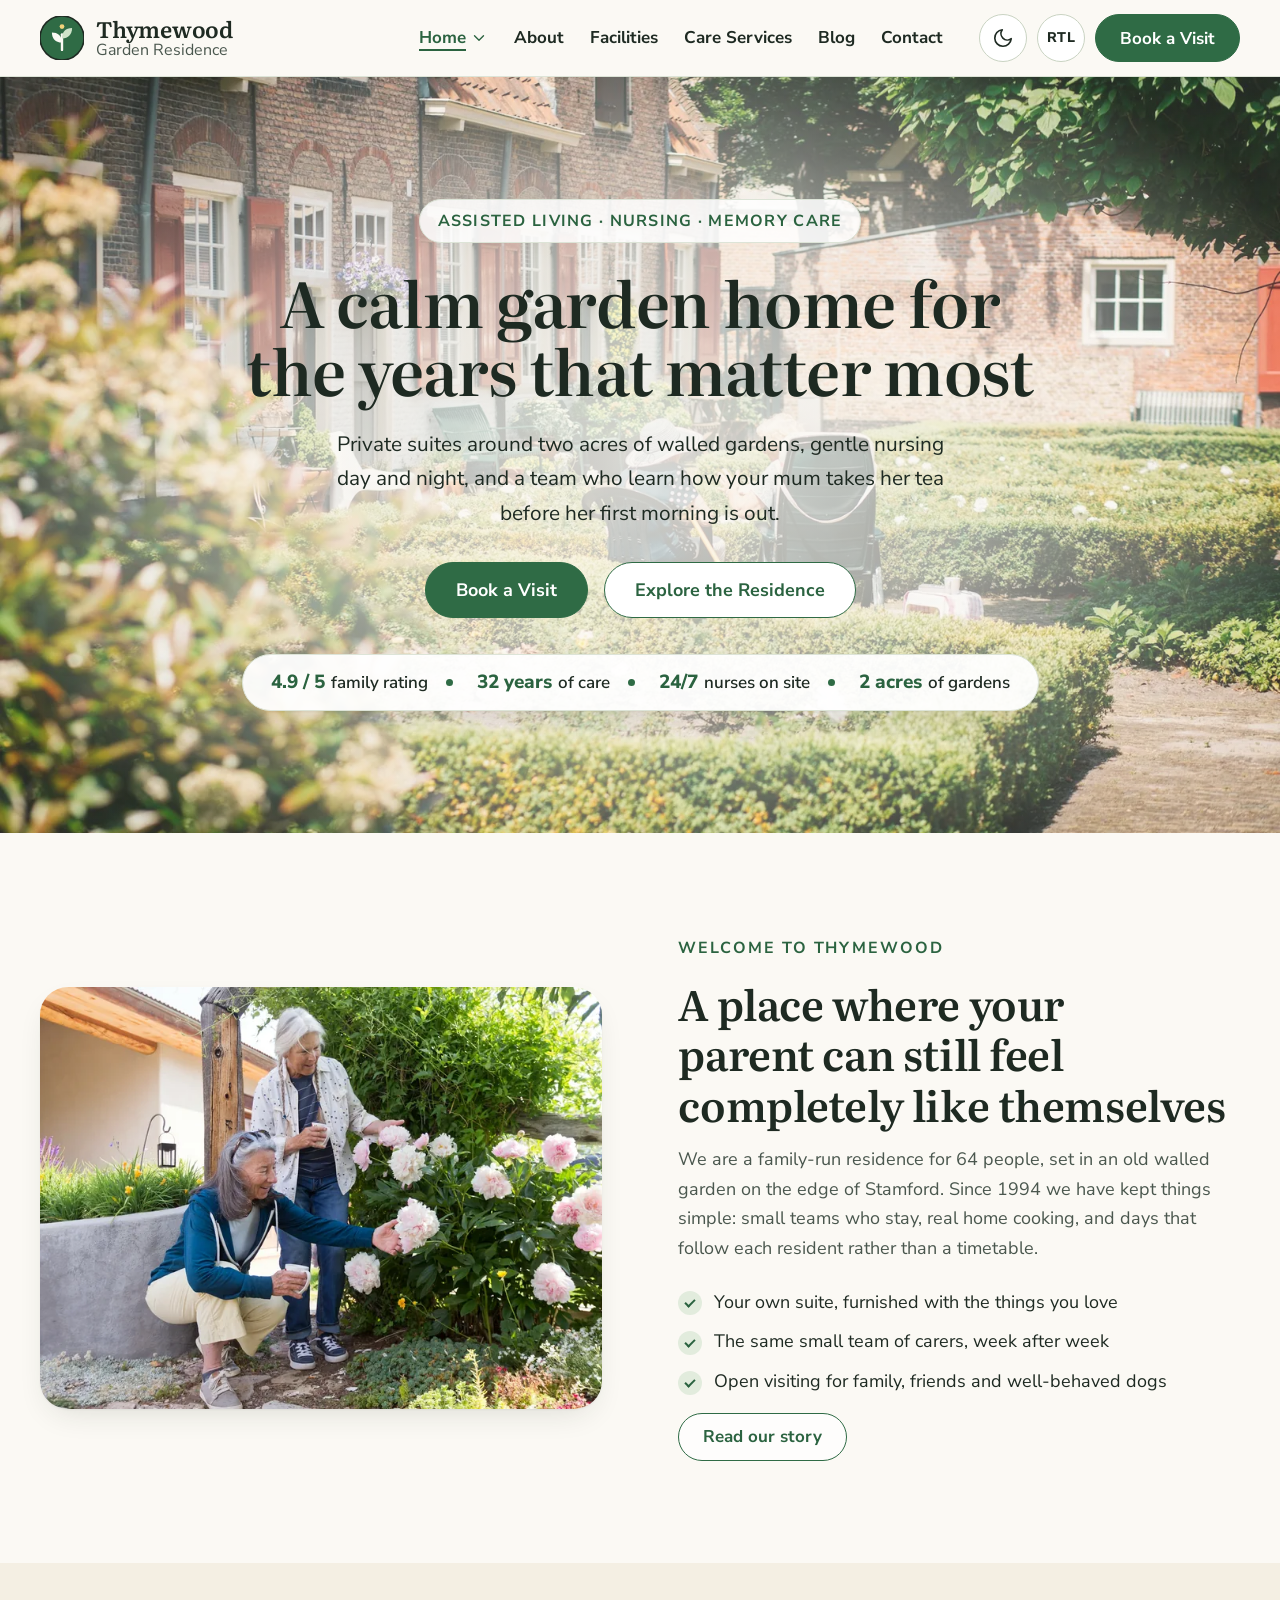
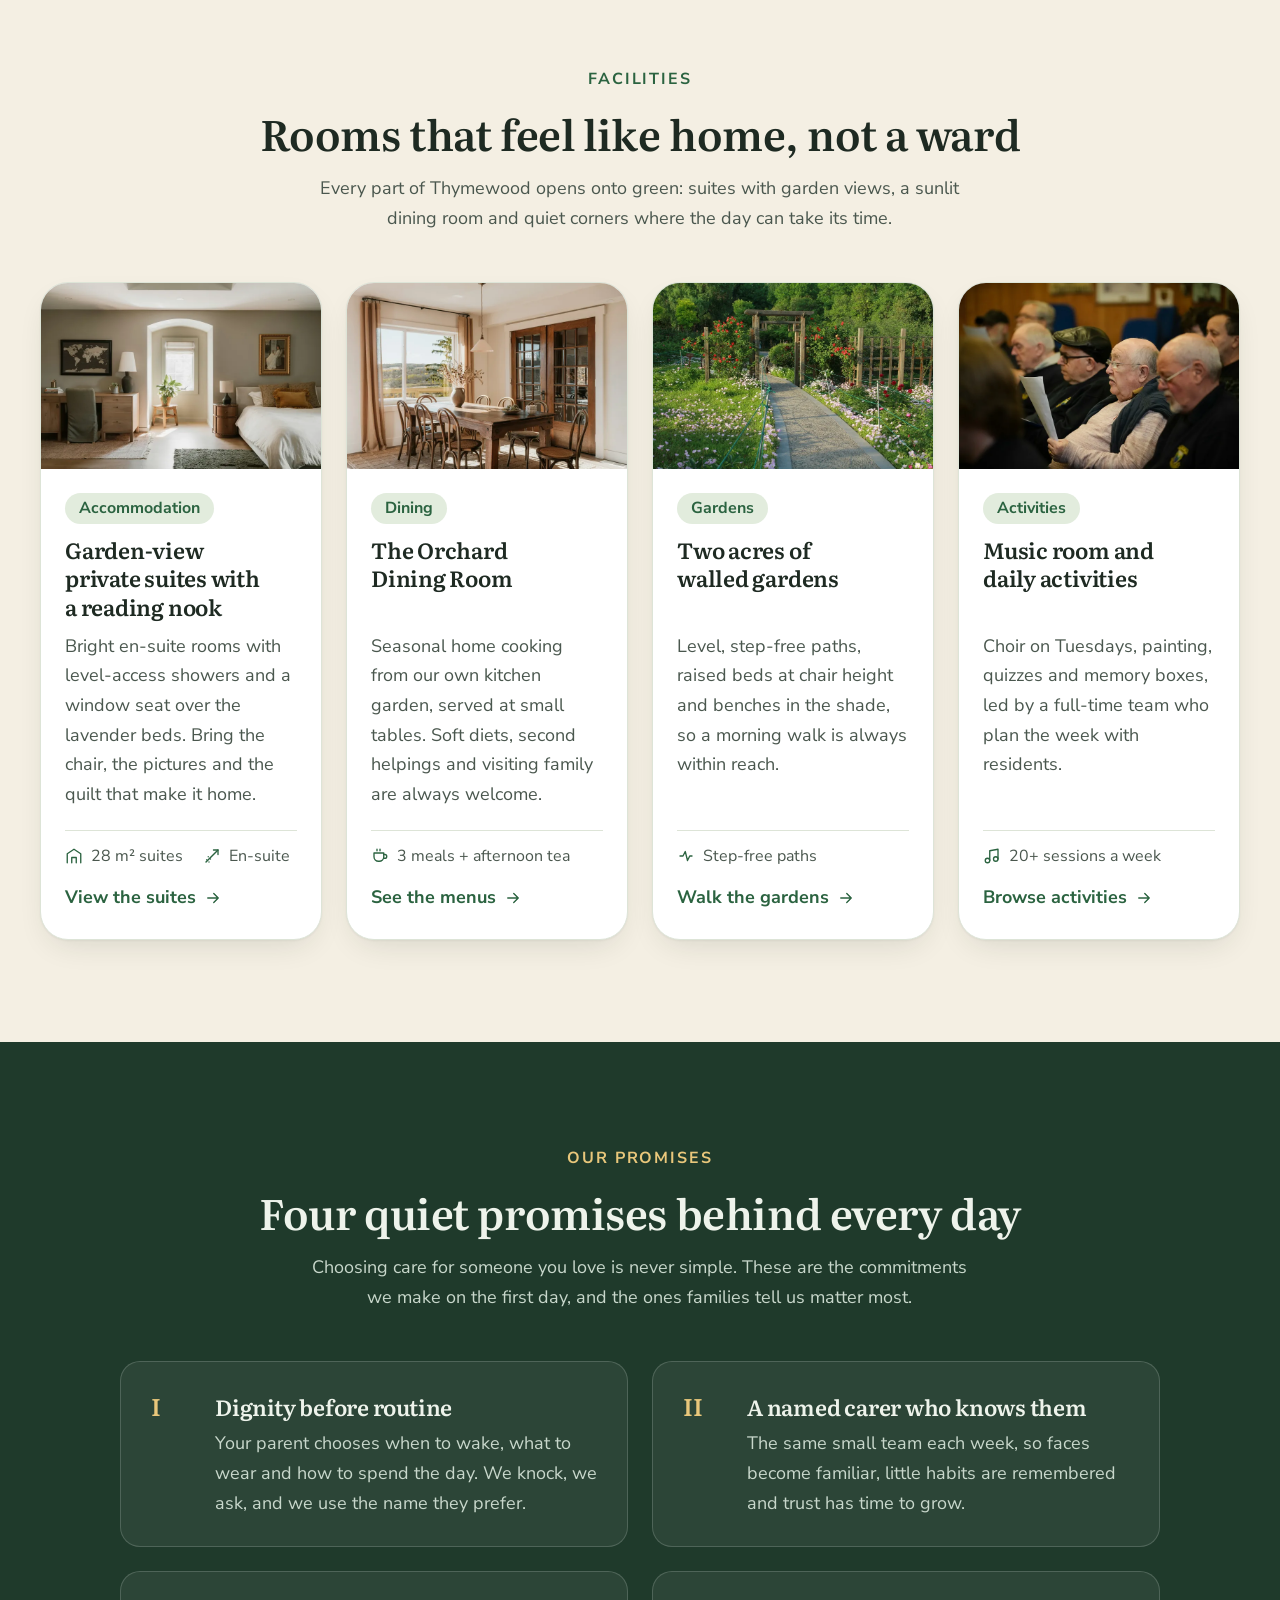
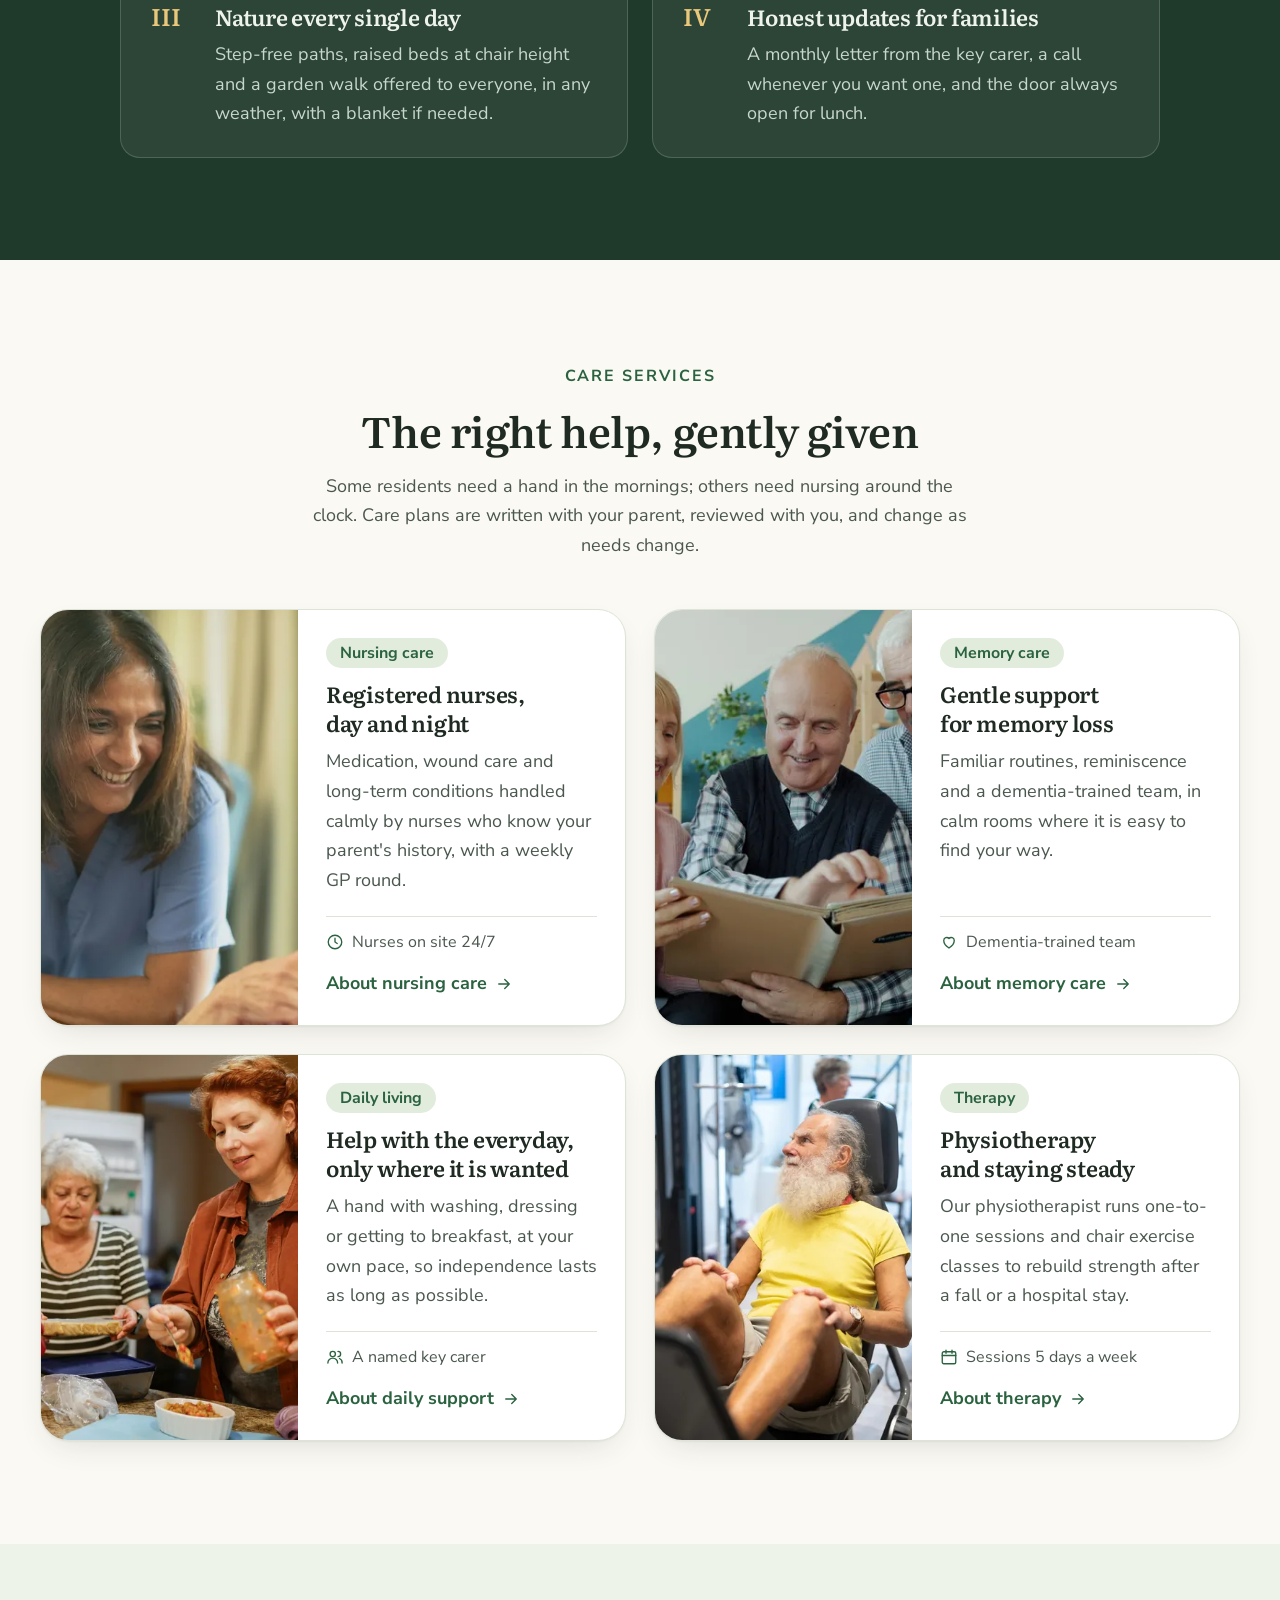
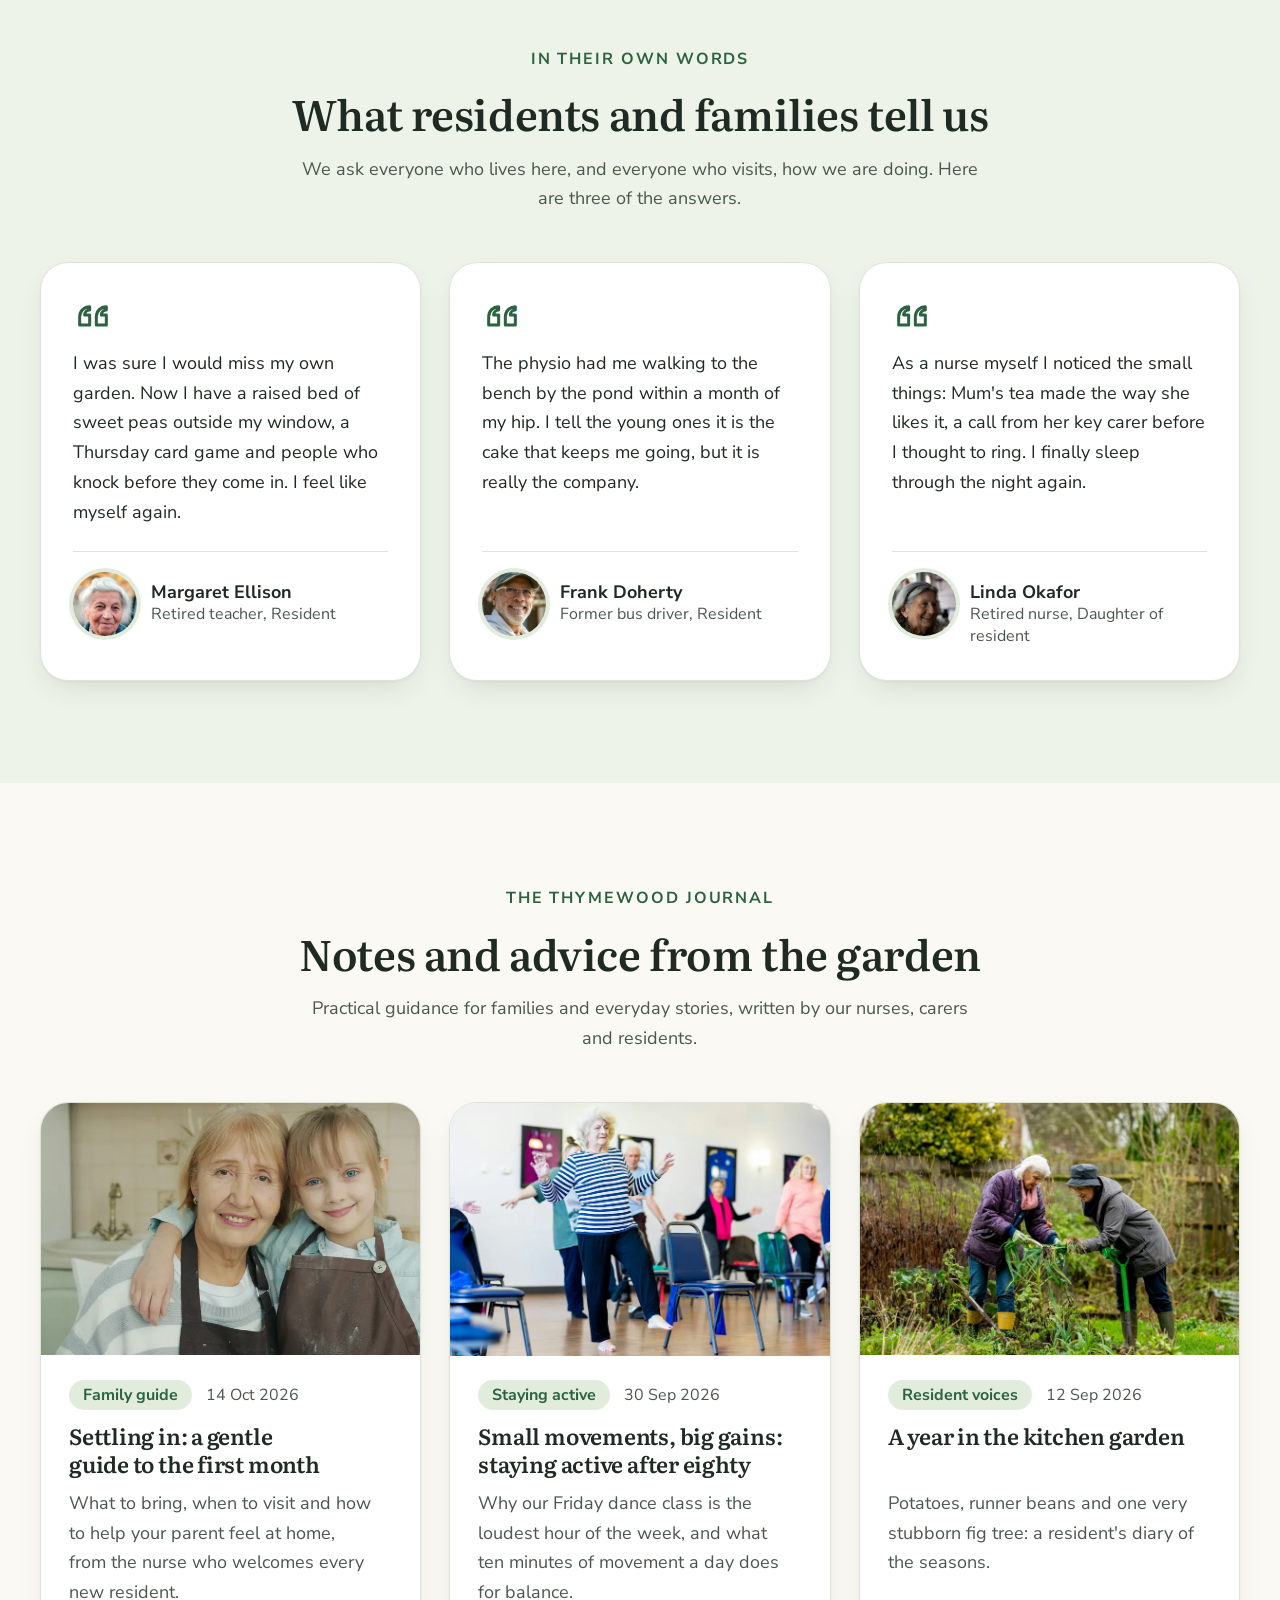
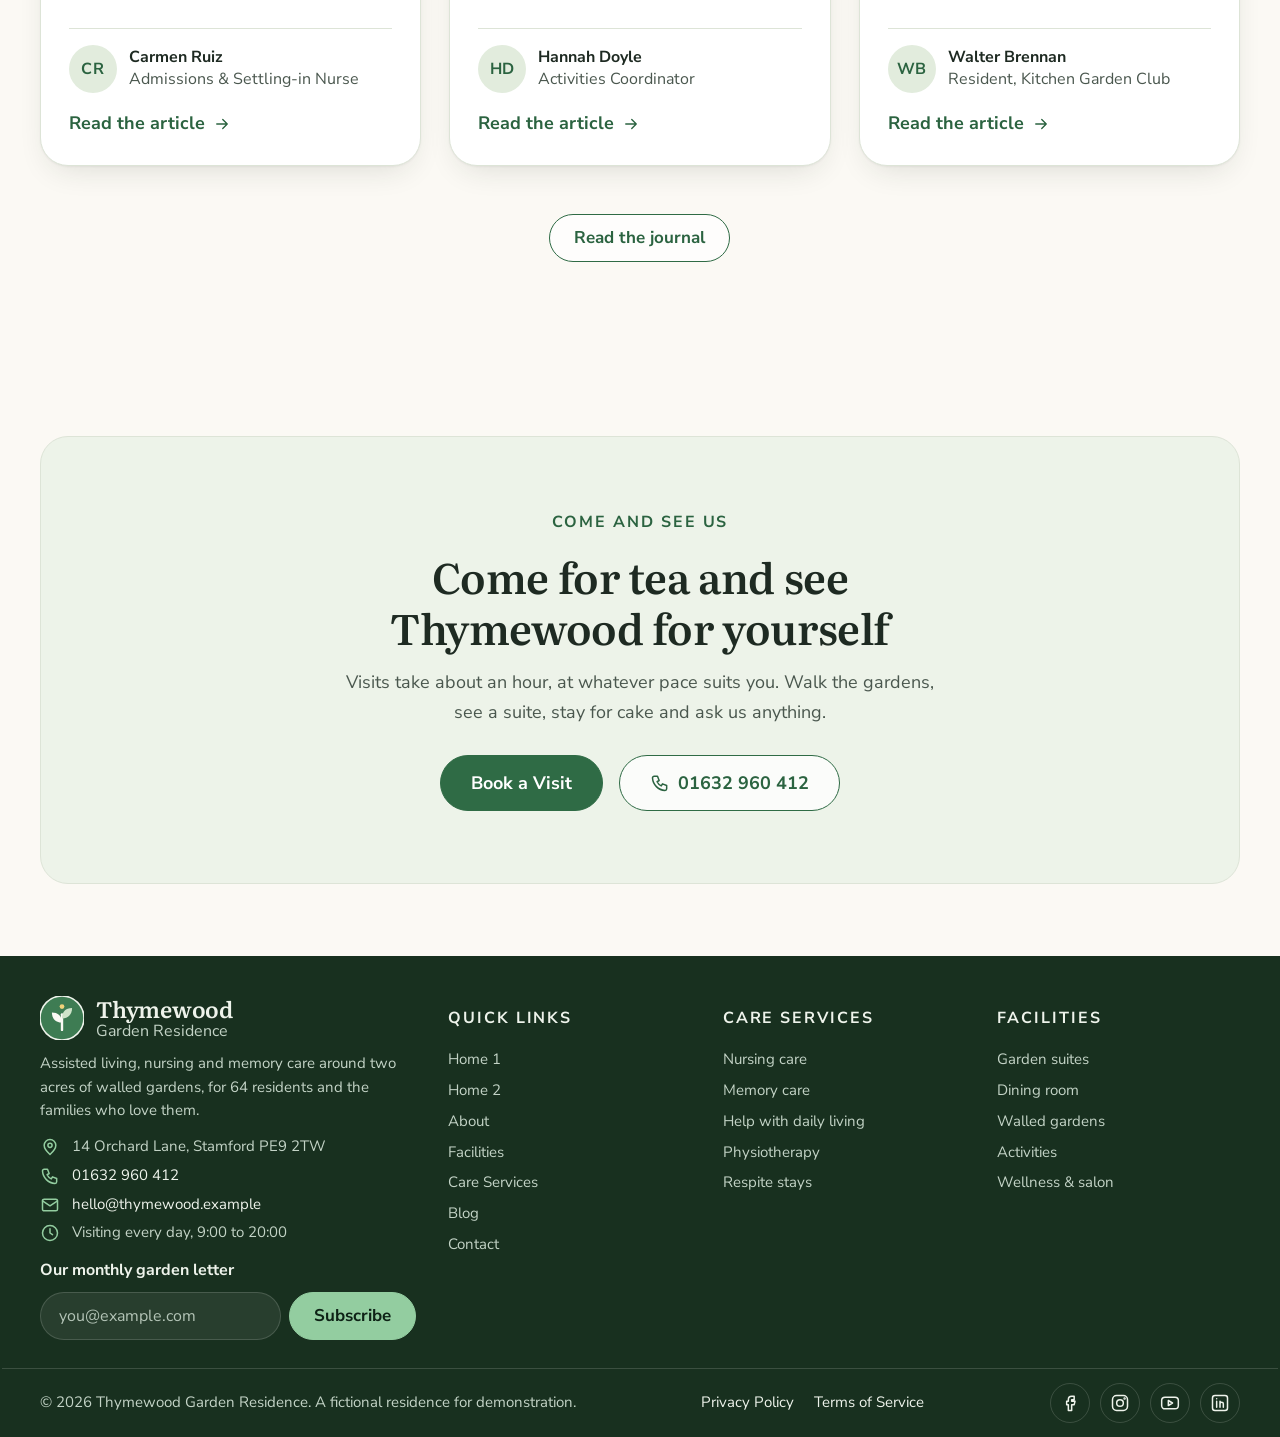
==== index.html @ 2c38973a "Initial commit: Nov-2026-15-Old-Age-Home-Assisted-Living Co-Authored-By: Claude Opus 5.5 <noreply@an" ====
<!DOCTYPE html>
<html lang="en" dir="ltr" data-theme="light">
<head>
  <meta charset="utf-8">
  <meta name="viewport" content="width=device-width, initial-scale=1">
  <title>Thymewood Garden Residence | Assisted living in a garden setting</title>
  <meta name="description" content="Thymewood Garden Residence: calm, dignified assisted living, nursing and memory care around two acres of walled gardens.">
  <link rel="icon" href="favicon.svg" type="image/svg+xml">
  <script>
    (function () {
      try {
        var t = localStorage.getItem('tw-theme');
        var d = localStorage.getItem('tw-dir');
        if (t !== 'dark' && t !== 'light') t = window.matchMedia('(prefers-color-scheme: dark)').matches ? 'dark' : 'light';
        document.documentElement.setAttribute('data-theme', t);
        document.documentElement.setAttribute('dir', d === 'rtl' ? 'rtl' : 'ltr');
        if (!navigator.webdriver && !window.matchMedia('(prefers-reduced-motion: reduce)').matches) document.documentElement.classList.add('motion');
      } catch (e) {}
    })();
  </script>
  <link rel="preconnect" href="https://fonts.googleapis.com">
  <link rel="preconnect" href="https://fonts.gstatic.com" crossorigin>
  <link href="https://fonts.googleapis.com/css2?family=Nunito+Sans:ital,opsz,wght@0,6..12,400;0,6..12,600;0,6..12,700;0,6..12,800;1,6..12,400&amp;family=Literata:opsz,wght@7..72,500;7..72,600&amp;display=swap" rel="stylesheet">
  <link rel="preload" as="image" href="images/courtyard-garden-with-residents-1600.webp" imagesrcset="images/courtyard-garden-with-residents-800.webp 800w, images/courtyard-garden-with-residents-1600.webp 1600w, images/courtyard-garden-with-residents-2000.webp 2000w" imagesizes="100vw" fetchpriority="high">
  <link rel="stylesheet" href="css/site.css">
  <link rel="stylesheet" href="css/pages/index.css">
  <script defer src="js/validation.js"></script>
  <script defer src="js/site.js"></script>
  <script defer src="js/pages/index.js"></script>
</head>
<body>
  <a class="skip-link" href="#main">Skip to main content</a>

  <header class="site-header" id="siteHeader">
    <div class="container header-inner">
        <a class="brand" href="index.html" aria-label="Thymewood Garden Residence, home">
          <svg class="brand-mark" viewBox="0 0 48 48" width="44" height="44" aria-hidden="true" focusable="false">
            <circle cx="24" cy="24" r="24" class="mark-bg"/>
            <path d="M24 37V20" class="mark-stem"/>
            <path d="M24 29c-7.5 0-11-4.6-11-11 6.4 0 11 3.6 11 11z" class="mark-leaf"/>
            <path d="M24 24.5c0-7.4 3.8-11.5 11-11.5 0 6.6-4 11.5-11 11.5z" class="mark-leaf2"/>
            <circle cx="24" cy="11.5" r="2.6" class="mark-sun"/>
          </svg>
          <span class="brand-text"><span class="brand-name">Thymewood</span><span class="brand-tag">Garden Residence</span></span>
        </a>

      <nav class="nav" aria-label="Primary">
        <ul class="nav-list">
          <li class="has-sub">
            <button class="nav-link is-current" type="button" aria-expanded="false" aria-controls="home-sub">Home <svg class="chev" viewBox="0 0 24 24" width="18" height="18" aria-hidden="true"><path d="m6 9 6 6 6-6"/></svg></button>
            <ul class="submenu" id="home-sub"><li><a href="index.html" aria-current="page">Home 1</a></li><li><a href="home-2.html">Home 2</a></li></ul>
          </li>
            <li><a class="nav-link" href="about.html">About</a></li>
            <li><a class="nav-link" href="facilities.html">Facilities</a></li>
            <li><a class="nav-link" href="care-services.html">Care Services</a></li>
            <li><a class="nav-link" href="blog.html">Blog</a></li>
            <li><a class="nav-link" href="contact.html">Contact</a></li>
        </ul>
      </nav>

      <div class="header-actions">
        <button class="ctl ctl-icon" type="button" data-theme-toggle aria-label="Switch to dark theme" aria-pressed="false"><svg class="i-moon" viewBox="0 0 24 24" width="22" height="22" aria-hidden="true"><path d="M21 12.8A9 9 0 1 1 11.2 3a7 7 0 0 0 9.8 9.8z"/></svg><svg class="i-sun" viewBox="0 0 24 24" width="22" height="22" aria-hidden="true"><circle cx="12" cy="12" r="4"/><path d="M12 2v2M12 20v2M4.9 4.9l1.4 1.4M17.7 17.7l1.4 1.4M2 12h2M20 12h2M4.9 19.1l1.4-1.4M17.7 6.3l1.4-1.4"/></svg></button>
        <button class="ctl ctl-icon" type="button" data-dir-toggle aria-label="Switch to right-to-left layout" aria-pressed="false"><span class="dir-txt" aria-hidden="true"><span class="d-to-rtl">RTL</span><span class="d-to-ltr">LTR</span></span></button>
        <a class="ctl btn btn-primary" href="contact.html#book" data-nav-cta>Book a Visit</a>
      </div>

      <button class="ctl ctl-icon menu-toggle" type="button" data-menu-toggle aria-expanded="false" aria-controls="mobile-menu" aria-label="Open menu">
        <svg class="i-menu" viewBox="0 0 24 24" width="24" height="24" aria-hidden="true"><path d="M4 7h16M4 12h16M4 17h16"/></svg>
        <svg class="i-close" viewBox="0 0 24 24" width="24" height="24" aria-hidden="true"><path d="M6 6l12 12M18 6 6 18"/></svg>
      </button>
    </div>

    <div class="mobile-menu" id="mobile-menu" data-mobile-menu hidden>
      <nav class="container" aria-label="Mobile">
        <p class="mm-label">Home</p>
        <ul class="mm-list mm-sub"><li><a href="index.html" aria-current="page">Home 1</a></li><li><a href="home-2.html">Home 2</a></li></ul>
        <ul class="mm-list">
          <li><a href="about.html">About</a></li>
          <li><a href="facilities.html">Facilities</a></li>
          <li><a href="care-services.html">Care Services</a></li>
          <li><a href="blog.html">Blog</a></li>
          <li><a href="contact.html">Contact</a></li>
        </ul>
      </nav>
    </div>
  </header>

  <main id="main">
    <section class="hero" aria-labelledby="hero-title">
      <img class="hero-bg" src="images/courtyard-garden-with-residents-1600.webp" srcset="images/courtyard-garden-with-residents-800.webp 800w, images/courtyard-garden-with-residents-1600.webp 1600w, images/courtyard-garden-with-residents-2000.webp 2000w" sizes="100vw" width="1600" height="1066" alt="A sunny brick courtyard garden with clipped hedges and two residents relaxing in chairs" fetchpriority="high">
      <div class="hero-shade" aria-hidden="true"></div>
      <div class="container hero-content">
        <p class="eyebrow eyebrow-pill">Assisted living · Nursing · Memory care</p>
        <h1 id="hero-title">A calm garden home for the years that matter most</h1>
        <p class="hero-lead">Private suites around two acres of walled gardens, gentle nursing day and night, and a team who learn how your mum takes her tea before her first morning is out.</p>
        <div class="hero-ctas">
          <a class="btn btn-primary btn-lg" href="contact.html#book">Book a Visit</a>
          <a class="btn btn-secondary btn-lg" href="facilities.html">Explore the Residence</a>
        </div>
        <ul class="stats" aria-label="Thymewood at a glance">
          <li><strong>4.9 / 5</strong> family rating</li>
          <li><strong>32 years</strong> of care</li>
          <li><strong>24/7</strong> nurses on site</li>
          <li><strong>2 acres</strong> of gardens</li>
        </ul>
      </div>
    </section>

    <!-- ============ WELCOME ============ -->
    <section class="section" id="welcome" aria-labelledby="welcome-title">
      <div class="container split">
        <div class="split-media"><img src="images/residents-admire-peonies-in-garden-800.webp" width="800" height="533" alt="Two smiling older women admiring pink peonies in a sunny garden" loading="lazy" decoding="async"></div>
        <div class="split-body">
          <p class="eyebrow">Welcome to Thymewood</p>
          <h2 id="welcome-title">A place where your parent can still feel completely like themselves</h2>
          <p>We are a family-run residence for 64 people, set in an old walled garden on the edge of Stamford. Since 1994 we have kept things simple: small teams who stay, real home cooking, and days that follow each resident rather than a timetable.</p>
          <ul class="checklist">
            <li>Your own suite, furnished with the things you love</li>
            <li>The same small team of carers, week after week</li>
            <li>Open visiting for family, friends and well-behaved dogs</li>
          </ul>
          <a class="btn btn-secondary" href="about.html">Read our story</a>
        </div>
      </div>
    </section>

    <!-- ============ FACILITIES PREVIEW ============ -->
    <section class="section section--sand" id="facilities-preview" aria-labelledby="fac-title">
      <div class="container">
        <header class="intro intro--center">
          <p class="eyebrow">Facilities</p>
          <h2 id="fac-title">Rooms that feel like home, not a ward</h2>
          <p>Every part of Thymewood opens onto green: suites with garden views, a sunlit dining room and quiet corners where the day can take its time.</p>
        </header>
        <div class="cards cards--4">
          <article class="card">
            <div class="card-media"><img src="images/bright-suite-with-writing-desk-800.webp" width="800" height="534" alt="A bright private suite with a made bed, writing desk, armchair and an arched window" loading="lazy" decoding="async"></div>
            <span class="badge">Accommodation</span>
            <h3 class="card-title">Garden-view private suites with a reading nook</h3>
            <p class="card-text">Bright en-suite rooms with level-access showers and a window seat over the lavender beds. Bring the chair, the pictures and the quilt that make it home.</p>
            <ul class="meta"><li><svg viewBox="0 0 24 24" width="18" height="18" aria-hidden="true"><path d="M3 21V9l9-6 9 6v12"/><path d="M9 21v-7h6v7"/></svg>28 m² suites</li><li><svg viewBox="0 0 24 24" width="18" height="18" aria-hidden="true"><path d="M4 20 20 4"/><path d="M14 4h6v6"/><path d="M7 13v.01M10 16v.01M5 17v.01M8 20v.01"/></svg>En-suite</li></ul>
            <a class="link" href="facilities.html#suites">View the suites <svg class="flip" viewBox="0 0 24 24" width="18" height="18" aria-hidden="true"><path d="M5 12h14M13 6l6 6-6 6"/></svg></a>
          </article>
          <article class="card">
            <div class="card-media"><img src="images/dining-room-with-garden-view-800.webp" width="800" height="534" alt="A wooden dining table set by a tall window looking out over green countryside" loading="lazy" decoding="async"></div>
            <span class="badge">Dining</span>
            <h3 class="card-title">The Orchard Dining Room</h3>
            <p class="card-text">Seasonal home cooking from our own kitchen garden, served at small tables. Soft diets, second helpings and visiting family are always welcome.</p>
            <ul class="meta"><li><svg viewBox="0 0 24 24" width="18" height="18" aria-hidden="true"><path d="M4 8h13v5a6 6 0 0 1-6 6h-1a6 6 0 0 1-6-6z"/><path d="M17 10h1.5a2.5 2.5 0 0 1 0 5H17"/><path d="M8 3v2M12 3v2"/></svg>3 meals + afternoon tea</li></ul>
            <a class="link" href="facilities.html#dining">See the menus <svg class="flip" viewBox="0 0 24 24" width="18" height="18" aria-hidden="true"><path d="M5 12h14M13 6l6 6-6 6"/></svg></a>
          </article>
          <article class="card">
            <div class="card-media"><img src="images/rose-garden-winding-path-800.webp" width="800" height="533" alt="A winding garden path through rose beds towards a wooden arbour" loading="lazy" decoding="async"></div>
            <span class="badge">Gardens</span>
            <h3 class="card-title">Two acres of walled gardens</h3>
            <p class="card-text">Level, step-free paths, raised beds at chair height and benches in the shade, so a morning walk is always within reach.</p>
            <ul class="meta"><li><svg viewBox="0 0 24 24" width="18" height="18" aria-hidden="true"><path d="M4 12h4l3-6 3 12 3-6h3"/></svg>Step-free paths</li></ul>
            <a class="link" href="facilities.html#gardens">Walk the gardens <svg class="flip" viewBox="0 0 24 24" width="18" height="18" aria-hidden="true"><path d="M5 12h14M13 6l6 6-6 6"/></svg></a>
          </article>
          <article class="card">
            <div class="card-media"><img src="images/residents-choir-singing-800.webp" width="800" height="533" alt="A group of older men singing together from sheet music" loading="lazy" decoding="async"></div>
            <span class="badge">Activities</span>
            <h3 class="card-title">Music room and daily activities</h3>
            <p class="card-text">Choir on Tuesdays, painting, quizzes and memory boxes, led by a full-time team who plan the week with residents.</p>
            <ul class="meta"><li><svg viewBox="0 0 24 24" width="18" height="18" aria-hidden="true"><path d="M9 18V5l11-2v13"/><circle cx="6" cy="18" r="3"/><circle cx="17" cy="16" r="3"/></svg>20+ sessions a week</li></ul>
            <a class="link" href="facilities.html#activities">Browse activities <svg class="flip" viewBox="0 0 24 24" width="18" height="18" aria-hidden="true"><path d="M5 12h14M13 6l6 6-6 6"/></svg></a>
          </article>
        </div>
      </div>
    </section>

    <!-- ============ PROMISES (forest band) ============ -->
    <section class="section band" id="promises" aria-labelledby="promises-title">
      <div class="container">
        <header class="intro intro--center">
          <p class="eyebrow">Our promises</p>
          <h2 id="promises-title">Four quiet promises behind every day</h2>
          <p>Choosing care for someone you love is never simple. These are the commitments we make on the first day, and the ones families tell us matter most.</p>
        </header>
        <ol class="roman-list">
          <li><span class="numeral" aria-hidden="true">I</span><h3>Dignity before routine</h3><p>Your parent chooses when to wake, what to wear and how to spend the day. We knock, we ask, and we use the name they prefer.</p></li>
          <li><span class="numeral" aria-hidden="true">II</span><h3>A named carer who knows them</h3><p>The same small team each week, so faces become familiar, little habits are remembered and trust has time to grow.</p></li>
          <li><span class="numeral" aria-hidden="true">III</span><h3>Nature every single day</h3><p>Step-free paths, raised beds at chair height and a garden walk offered to everyone, in any weather, with a blanket if needed.</p></li>
          <li><span class="numeral" aria-hidden="true">IV</span><h3>Honest updates for families</h3><p>A monthly letter from the key carer, a call whenever you want one, and the door always open for lunch.</p></li>
        </ol>
      </div>
    </section>

    <!-- ============ CARE SERVICES PREVIEW ============ -->
    <section class="section" id="care-preview" aria-labelledby="care-title">
      <div class="container">
        <header class="intro intro--center">
          <p class="eyebrow">Care services</p>
          <h2 id="care-title">The right help, gently given</h2>
          <p>Some residents need a hand in the mornings; others need nursing around the clock. Care plans are written with your parent, reviewed with you, and change as needs change.</p>
        </header>
        <div class="cards cards--2">
          <article class="card card--h">
            <div class="card-media"><img src="images/nurse-shares-smile-with-resident-800.webp" width="800" height="566" alt="A nurse sharing a warm smile with an older resident in her room" loading="lazy" decoding="async"></div>
            <span class="badge">Nursing care</span>
            <h3 class="card-title">Registered nurses, day and night</h3>
            <p class="card-text">Medication, wound care and long-term conditions handled calmly by nurses who know your parent's history, with a weekly GP round.</p>
            <ul class="meta"><li><svg viewBox="0 0 24 24" width="18" height="18" aria-hidden="true"><circle cx="12" cy="12" r="9"/><path d="M12 7v5l3 2"/></svg>Nurses on site 24/7</li></ul>
            <a class="link" href="care-services.html#nursing">About nursing care <svg class="flip" viewBox="0 0 24 24" width="18" height="18" aria-hidden="true"><path d="M5 12h14M13 6l6 6-6 6"/></svg></a>
          </article>
          <article class="card card--h">
            <div class="card-media"><img src="images/residents-share-photo-album-800.webp" width="800" height="450" alt="Three older friends looking through a photo album together on a sofa" loading="lazy" decoding="async"></div>
            <span class="badge">Memory care</span>
            <h3 class="card-title">Gentle support for memory loss</h3>
            <p class="card-text">Familiar routines, reminiscence and a dementia-trained team, in calm rooms where it is easy to find your way.</p>
            <ul class="meta"><li><svg viewBox="0 0 24 24" width="18" height="18" aria-hidden="true"><path d="M12 20s-7-4.4-7-10a4 4 0 0 1 7-2.6A4 4 0 0 1 19 10c0 5.6-7 10-7 10z"/></svg>Dementia-trained team</li></ul>
            <a class="link" href="care-services.html#memory-care">About memory care <svg class="flip" viewBox="0 0 24 24" width="18" height="18" aria-hidden="true"><path d="M5 12h14M13 6l6 6-6 6"/></svg></a>
          </article>
          <article class="card card--h">
            <div class="card-media"><img src="images/preparing-a-meal-together-kitchen-800.webp" width="800" height="534" alt="Two women preparing a meal together at a kitchen counter" loading="lazy" decoding="async"></div>
            <span class="badge">Daily living</span>
            <h3 class="card-title">Help with the everyday, only where it is wanted</h3>
            <p class="card-text">A hand with washing, dressing or getting to breakfast, at your own pace, so independence lasts as long as possible.</p>
            <ul class="meta"><li><svg viewBox="0 0 24 24" width="18" height="18" aria-hidden="true"><circle cx="9" cy="8" r="3.5"/><path d="M2.5 20a6.5 6.5 0 0 1 13 0"/><path d="M16 4.5a3.5 3.5 0 0 1 0 7M18 14a6 6 0 0 1 3.5 6"/></svg>A named key carer</li></ul>
            <a class="link" href="care-services.html#daily-living">About daily support <svg class="flip" viewBox="0 0 24 24" width="18" height="18" aria-hidden="true"><path d="M5 12h14M13 6l6 6-6 6"/></svg></a>
          </article>
          <article class="card card--h">
            <div class="card-media"><img src="images/physiotherapy-session-senior-gym-800.webp" width="800" height="533" alt="An older man doing a guided leg exercise with a physiotherapist" loading="lazy" decoding="async"></div>
            <span class="badge">Therapy</span>
            <h3 class="card-title">Physiotherapy and staying steady</h3>
            <p class="card-text">Our physiotherapist runs one-to-one sessions and chair exercise classes to rebuild strength after a fall or a hospital stay.</p>
            <ul class="meta"><li><svg viewBox="0 0 24 24" width="18" height="18" aria-hidden="true"><rect x="3" y="5" width="18" height="16" rx="2"/><path d="M3 10h18M8 3v4M16 3v4"/></svg>Sessions 5 days a week</li></ul>
            <a class="link" href="care-services.html#therapy">About therapy <svg class="flip" viewBox="0 0 24 24" width="18" height="18" aria-hidden="true"><path d="M5 12h14M13 6l6 6-6 6"/></svg></a>
          </article>
        </div>
      </div>
    </section>

    <!-- ============ TESTIMONIALS ============ -->
    <section class="section section--tint" id="voices" aria-labelledby="voices-title">
      <div class="container">
        <header class="intro intro--center">
          <p class="eyebrow">In their own words</p>
          <h2 id="voices-title">What residents and families tell us</h2>
          <p>We ask everyone who lives here, and everyone who visits, how we are doing. Here are three of the answers.</p>
        </header>
        <div class="testimonials">
          <figure class="testimonial">
            <svg class="t-mark" viewBox="0 0 24 24" width="40" height="40" aria-hidden="true"><path d="M10 7c-3.3 0-6 2.7-6 6v5h6v-6H7c0-1.7 1.3-3 3-3V7zm10 0c-3.3 0-6 2.7-6 6v5h6v-6h-3c0-1.7 1.3-3 3-3V7z"/></svg>
            <blockquote><p>I was sure I would miss my own garden. Now I have a raised bed of sweet peas outside my window, a Thursday card game and people who knock before they come in. I feel like myself again.</p></blockquote>
            <figcaption>
              <img class="t-photo" src="images/portrait-older-woman-white-hair-scarf-160.webp" width="160" height="160" alt="Portrait of Margaret Ellison" loading="lazy" decoding="async">
              <span class="t-person"><span class="t-name">Margaret Ellison</span><span class="t-role">Retired teacher, Resident</span></span>
            </figcaption>
          </figure>
          <figure class="testimonial">
            <svg class="t-mark" viewBox="0 0 24 24" width="40" height="40" aria-hidden="true"><path d="M10 7c-3.3 0-6 2.7-6 6v5h6v-6H7c0-1.7 1.3-3 3-3V7zm10 0c-3.3 0-6 2.7-6 6v5h6v-6h-3c0-1.7 1.3-3 3-3V7z"/></svg>
            <blockquote><p>The physio had me walking to the bench by the pond within a month of my hip. I tell the young ones it is the cake that keeps me going, but it is really the company.</p></blockquote>
            <figcaption>
              <img class="t-photo" src="images/portrait-older-man-cap-smiling-160.webp" width="160" height="160" alt="Portrait of Frank Doherty" loading="lazy" decoding="async">
              <span class="t-person"><span class="t-name">Frank Doherty</span><span class="t-role">Former bus driver, Resident</span></span>
            </figcaption>
          </figure>
          <figure class="testimonial">
            <svg class="t-mark" viewBox="0 0 24 24" width="40" height="40" aria-hidden="true"><path d="M10 7c-3.3 0-6 2.7-6 6v5h6v-6H7c0-1.7 1.3-3 3-3V7zm10 0c-3.3 0-6 2.7-6 6v5h6v-6h-3c0-1.7 1.3-3 3-3V7z"/></svg>
            <blockquote><p>As a nurse myself I noticed the small things: Mum's tea made the way she likes it, a call from her key carer before I thought to ring. I finally sleep through the night again.</p></blockquote>
            <figcaption>
              <img class="t-photo" src="images/portrait-older-woman-grey-curls-160.webp" width="160" height="160" alt="Portrait of Linda Okafor" loading="lazy" decoding="async">
              <span class="t-person"><span class="t-name">Linda Okafor</span><span class="t-role">Retired nurse, Daughter of resident</span></span>
            </figcaption>
          </figure>
        </div>
      </div>
    </section>

    <!-- ============ JOURNAL ============ -->
    <section class="section" id="journal" aria-labelledby="journal-title">
      <div class="container">
        <header class="intro intro--center">
          <p class="eyebrow">The Thymewood journal</p>
          <h2 id="journal-title">Notes and advice from the garden</h2>
          <p>Practical guidance for families and everyday stories, written by our nurses, carers and residents.</p>
        </header>
        <div class="cards cards--3">
          <article class="card blog-card">
            <div class="card-media"><img class="blog-cover" src="images/grandmother-and-granddaughter-hug-800.webp" width="800" height="450" alt="A grandmother and her young granddaughter smiling cheek to cheek in a kitchen" loading="lazy" decoding="async"></div>
            <div class="card-kicker"><span class="badge">Family guide</span><time datetime="2026-10-14">14 Oct 2026</time></div>
            <h3 class="card-title">Settling in: a gentle guide to the first month</h3>
            <p class="card-text">What to bring, when to visit and how to help your parent feel at home, from the nurse who welcomes every new resident.</p>
            <div class="author">
              <span class="author-initials" aria-hidden="true">CR</span>
              <span class="author-text"><span class="author-name">Carmen Ruiz</span><span class="author-role">Admissions &amp; Settling-in Nurse</span></span>
            </div>
            <a class="link" href="blog.html#post-1">Read the article <svg class="flip" viewBox="0 0 24 24" width="18" height="18" aria-hidden="true"><path d="M5 12h14M13 6l6 6-6 6"/></svg></a>
          </article>
          <article class="card blog-card">
            <div class="card-media"><img class="blog-cover" src="images/seated-dance-exercise-class-800.webp" width="800" height="533" alt="Older women dancing and stretching together in a bright exercise room" loading="lazy" decoding="async"></div>
            <div class="card-kicker"><span class="badge">Staying active</span><time datetime="2026-09-30">30 Sep 2026</time></div>
            <h3 class="card-title">Small movements, big gains: staying active after eighty</h3>
            <p class="card-text">Why our Friday dance class is the loudest hour of the week, and what ten minutes of movement a day does for balance.</p>
            <div class="author">
              <span class="author-initials" aria-hidden="true">HD</span>
              <span class="author-text"><span class="author-name">Hannah Doyle</span><span class="author-role">Activities Coordinator</span></span>
            </div>
            <a class="link" href="blog.html#post-2">Read the article <svg class="flip" viewBox="0 0 24 24" width="18" height="18" aria-hidden="true"><path d="M5 12h14M13 6l6 6-6 6"/></svg></a>
          </article>
          <article class="card blog-card">
            <div class="card-media"><img class="blog-cover" src="images/friends-gardening-together-800.webp" width="800" height="532" alt="Two older women tending plants together in a vegetable garden" loading="lazy" decoding="async"></div>
            <div class="card-kicker"><span class="badge">Resident voices</span><time datetime="2026-09-12">12 Sep 2026</time></div>
            <h3 class="card-title">A year in the kitchen garden</h3>
            <p class="card-text">Potatoes, runner beans and one very stubborn fig tree: a resident's diary of the seasons.</p>
            <div class="author">
              <span class="author-initials" aria-hidden="true">WB</span>
              <span class="author-text"><span class="author-name">Walter Brennan</span><span class="author-role">Resident, Kitchen Garden Club</span></span>
            </div>
            <a class="link" href="blog.html#post-3">Read the article <svg class="flip" viewBox="0 0 24 24" width="18" height="18" aria-hidden="true"><path d="M5 12h14M13 6l6 6-6 6"/></svg></a>
          </article>
        </div>
        <div class="section-actions"><a class="btn btn-secondary" href="blog.html">Read the journal</a></div>
      </div>
    </section>

    <!-- ============ VISIT CTA ============ -->
    <section class="section section--tight" id="visit" aria-labelledby="visit-title">
      <div class="container">
        <div class="cta-band">
          <p class="eyebrow">Come and see us</p>
          <h2 id="visit-title">Come for tea and see Thymewood for yourself</h2>
          <p>Visits take about an hour, at whatever pace suits you. Walk the gardens, see a suite, stay for cake and ask us anything.</p>
          <div class="hero-ctas">
            <a class="btn btn-primary btn-lg" href="contact.html#book">Book a Visit</a>
            <a class="btn btn-secondary btn-lg" href="tel:+441632960412"><svg viewBox="0 0 24 24" width="20" height="20" aria-hidden="true"><path d="M5 4h4l2 5-2.5 1.5a11 11 0 0 0 5 5L15 13l5 2v4a2 2 0 0 1-2 2A16 16 0 0 1 3 6a2 2 0 0 1 2-2"/></svg><span class="ltr-num">01632 960 412</span></a>
          </div>
        </div>
      </div>
    </section>
  </main>

  <footer class="site-footer">
    <div class="container footer-grid">
      <div class="f-brand">
        <a class="brand" href="index.html" aria-label="Thymewood Garden Residence, home">
          <svg class="brand-mark" viewBox="0 0 48 48" width="44" height="44" aria-hidden="true" focusable="false">
            <circle cx="24" cy="24" r="24" class="mark-bg"/>
            <path d="M24 37V20" class="mark-stem"/>
            <path d="M24 29c-7.5 0-11-4.6-11-11 6.4 0 11 3.6 11 11z" class="mark-leaf"/>
            <path d="M24 24.5c0-7.4 3.8-11.5 11-11.5 0 6.6-4 11.5-11 11.5z" class="mark-leaf2"/>
            <circle cx="24" cy="11.5" r="2.6" class="mark-sun"/>
          </svg>
          <span class="brand-text"><span class="brand-name">Thymewood</span><span class="brand-tag">Garden Residence</span></span>
        </a>
        <p class="f-desc">Assisted living, nursing and memory care around two acres of walled gardens, for 64 residents and the families who love them.</p>
        <ul class="f-contact">
          <li><svg viewBox="0 0 24 24" width="20" height="20" aria-hidden="true"><path d="M12 21s-7-6.1-7-11a7 7 0 0 1 14 0c0 4.9-7 11-7 11z"/><circle cx="12" cy="10" r="2.5"/></svg><span>14 Orchard Lane, Stamford PE9 2TW</span></li>
          <li><svg viewBox="0 0 24 24" width="20" height="20" aria-hidden="true"><path d="M5 4h4l2 5-2.5 1.5a11 11 0 0 0 5 5L15 13l5 2v4a2 2 0 0 1-2 2A16 16 0 0 1 3 6a2 2 0 0 1 2-2"/></svg><a href="tel:+441632960412"><span class="ltr-num">01632 960 412</span></a></li>
          <li><svg viewBox="0 0 24 24" width="20" height="20" aria-hidden="true"><rect x="3" y="5" width="18" height="14" rx="2"/><path d="m3 7 9 6 9-6"/></svg><a href="mailto:hello@thymewood.example">hello@thymewood.example</a></li>
          <li><svg viewBox="0 0 24 24" width="20" height="20" aria-hidden="true"><circle cx="12" cy="12" r="9"/><path d="M12 7v5l3 2"/></svg><span>Visiting every day, 9:00 to 20:00</span></li>
        </ul>
        <form class="newsletter" data-validate novalidate data-success-message="Thank you. The next garden letter is on its way to you.">
          <label for="nl-email">Our monthly garden letter</label>
          <div class="nl-row">
            <input id="nl-email" name="email" type="email" required placeholder="you@example.com" autocomplete="email">
            <button class="btn btn-primary" type="submit">Subscribe</button>
          </div>
          <p class="form-success" data-form-success role="status" hidden><span data-success-text>Thank you for subscribing.</span></p>
        </form>
      </div>

      <nav class="f-col" aria-labelledby="f-quick">
        <h2 id="f-quick">Quick links</h2>
        <ul>
          <li><a href="index.html">Home 1</a></li>
          <li><a href="home-2.html">Home 2</a></li>
          <li><a href="about.html">About</a></li>
          <li><a href="facilities.html">Facilities</a></li>
          <li><a href="care-services.html">Care Services</a></li>
          <li><a href="blog.html">Blog</a></li>
          <li><a href="contact.html">Contact</a></li>
        </ul>
      </nav>
      <nav class="f-col" aria-labelledby="f-care">
        <h2 id="f-care">Care services</h2>
        <ul>
          <li><a href="care-services.html#nursing">Nursing care</a></li>
          <li><a href="care-services.html#memory-care">Memory care</a></li>
          <li><a href="care-services.html#daily-living">Help with daily living</a></li>
          <li><a href="care-services.html#therapy">Physiotherapy</a></li>
          <li><a href="care-services.html#respite">Respite stays</a></li>
        </ul>
      </nav>
      <nav class="f-col" aria-labelledby="f-fac">
        <h2 id="f-fac">Facilities</h2>
        <ul>
          <li><a href="facilities.html#suites">Garden suites</a></li>
          <li><a href="facilities.html#dining">Dining room</a></li>
          <li><a href="facilities.html#gardens">Walled gardens</a></li>
          <li><a href="facilities.html#activities">Activities</a></li>
          <li><a href="facilities.html#wellness">Wellness &amp; salon</a></li>
        </ul>
      </nav>
    </div>
    <div class="container footer-bottom">
      <p>&copy; <span data-year>2026</span> Thymewood Garden Residence. A fictional residence for demonstration.</p>
      <ul class="legal-links"><li><a href="privacy.html">Privacy Policy</a></li><li><a href="terms.html">Terms of Service</a></li></ul>
      <ul class="social" aria-label="Thymewood on social media">
        <li><a href="https://www.facebook.com/" aria-label="Facebook" rel="noopener"><svg viewBox="0 0 24 24" width="20" height="20" aria-hidden="true"><path d="M14 8h3V4h-3a4 4 0 0 0-4 4v2H8v4h2v7h4v-7h3l1-4h-4V8z"/></svg></a></li>
        <li><a href="https://www.instagram.com/" aria-label="Instagram" rel="noopener"><svg viewBox="0 0 24 24" width="20" height="20" aria-hidden="true"><rect x="3" y="3" width="18" height="18" rx="5"/><circle cx="12" cy="12" r="4"/><circle cx="17.5" cy="6.5" r=".6"/></svg></a></li>
        <li><a href="https://www.youtube.com/" aria-label="YouTube" rel="noopener"><svg viewBox="0 0 24 24" width="20" height="20" aria-hidden="true"><rect x="2" y="5" width="20" height="14" rx="4"/><path d="m10 9 5 3-5 3z"/></svg></a></li>
        <li><a href="https://www.linkedin.com/" aria-label="LinkedIn" rel="noopener"><svg viewBox="0 0 24 24" width="20" height="20" aria-hidden="true"><rect x="3" y="3" width="18" height="18" rx="3"/><path d="M8 10v7M8 7v.01M12 17v-4a2 2 0 0 1 4 0v4M12 10v7"/></svg></a></li>
      </ul>
    </div>
  </footer>
</body>
</html>
---- css/site.css ----
/* =====================================================================
   Thymewood Garden Residence: shared design system (all pages)
   Owned by the foundation build. Page builders: ADD page styles in
   css/pages/<page>.css; do not rename or remove anything here.
   See COMPONENTS.md for markup.
   ===================================================================== */

/* ---------- 1. Tokens ---------- */
:root {
  --bg: #FBF9F4;
  --surface: #FFFFFF;
  --sand: #F4EFE3;
  --tint: #EDF3E9;
  --line: #DDE4D7;
  --line-strong: #C9D3C2;
  --ink: #1E2A22;
  --muted: #4A574E;
  --leaf: #2F6B45;          /* primary CTA background */
  --leaf-hover: #24573A;
  --leaf-ink: #2B6340;      /* links, eyebrows, icons on light */
  --on-leaf: #FFFFFF;
  --sage: #A9C4A2;
  --sage-soft: #E2ECDD;
  --honey: #D7A645;
  --error: #A3261B;
  --error-bg: #FBEDEA;
  --success: #24573A;
  --success-bg: #E6F1E3;
  --shadow: 0 1px 2px rgba(30, 42, 34, .05), 0 12px 32px -12px rgba(30, 42, 34, .16);
  --shadow-lg: 0 2px 4px rgba(30, 42, 34, .06), 0 24px 48px -20px rgba(30, 42, 34, .24);
  --hero-shade: radial-gradient(ellipse 58% 62% at 50% 50%, rgba(251, 249, 244, .86) 0%, rgba(251, 249, 244, .66) 45%, rgba(251, 249, 244, .14) 100%);

  /* deep forest band (one per page) */
  --band-bg: #1F3A2B;
  --band-ink: #EEF3EB;
  --band-muted: #C8D7CB;
  --band-accent: #E9C77B;
  --band-card: rgba(255, 255, 255, .06);
  --band-line: rgba(238, 243, 235, .18);

  --footer-bg: #18301F;
  --footer-ink: #EEF3EB;
  --footer-muted: #C3D3C6;
  --footer-line: rgba(238, 243, 235, .16);

  /* type */
  --f-head: "Literata", Georgia, "Times New Roman", serif;
  --f-body: "Nunito Sans", "Segoe UI", system-ui, -apple-system, sans-serif;
  --fs-body: 1.125rem;      /* 18px */
  --fs-small: 1rem;         /* 16px: the minimum anywhere */
  --fs-lead: clamp(1.125rem, 1rem + .45vw, 1.3rem);
  --fs-h1: clamp(2.125rem, 1.3rem + 3.3vw, 4rem);
  --fs-h1-page: clamp(2.125rem, 1.5rem + 2.4vw, 3.4rem);
  --fs-h2: clamp(1.875rem, 1.45rem + 1.6vw, 2.625rem);
  --fs-h3: 1.375rem;

  /* spacing (4-based) */
  --s1: 4px; --s2: 8px; --s3: 12px; --s4: 16px; --s5: 24px;
  --s6: 32px; --s7: 48px; --s8: 72px; --s9: 104px;
  --section-y: clamp(64px, 8vw, 104px);

  /* radii */
  --r-sm: 12px;
  --r-md: 20px;
  --r-lg: 28px;
  --r-pill: 999px;

  /* controls: theme toggle, RTL toggle and CTA share height, radius and border */
  --ctl-h: 48px;
  --ctl-r: var(--r-pill);
  --ctl-border: 1.5px;

  --header-h: 76px;
  --container: 1200px;
  --gutter: clamp(16px, 3vw, 40px);
}

html[data-theme="dark"] {
  --bg: #121A15;
  --surface: #1A251E;
  --sand: #1A241E;
  --tint: #1C2A21;
  --line: #2F4136;
  --line-strong: #3E5345;
  --ink: #EDF2EA;
  --muted: #B6C4B9;
  --leaf: #93CDA0;
  --leaf-hover: #A9DAB4;
  --leaf-ink: #9DD3A9;
  --on-leaf: #0E2216;
  --sage: #5E7F63;
  --sage-soft: #24382B;
  --honey: #E0B95E;
  --error: #FFB4A6;
  --error-bg: #3A1F1B;
  --success: #B9E3C2;
  --success-bg: #1F3326;
  --shadow: 0 1px 2px rgba(0, 0, 0, .3), 0 14px 34px -14px rgba(0, 0, 0, .6);
  --shadow-lg: 0 2px 4px rgba(0, 0, 0, .35), 0 24px 48px -20px rgba(0, 0, 0, .7);
  --hero-shade: radial-gradient(ellipse 58% 62% at 50% 50%, rgba(18, 26, 21, .86) 0%, rgba(18, 26, 21, .68) 45%, rgba(18, 26, 21, .22) 100%);
  --band-bg: #183024;
  --band-card: rgba(255, 255, 255, .05);
  --footer-bg: #0C130E;
  --footer-ink: #EDF2EA;
  --footer-muted: #B6C4B9;
  color-scheme: dark;
}

/* ---------- 2. Base ---------- */
*, *::before, *::after { box-sizing: border-box; }
html {
  scroll-behavior: smooth;
  scroll-padding-top: calc(var(--header-h) + 16px);
  -webkit-text-size-adjust: 100%;
}
@media (prefers-reduced-motion: reduce) {
  html { scroll-behavior: auto; }
  *, *::before, *::after { transition: none !important; animation: none !important; }
}
body {
  margin: 0;
  background: var(--bg);
  color: var(--ink);
  font-family: var(--f-body);
  font-size: var(--fs-body);
  line-height: 1.65;
  overflow-x: clip;
}
img { display: block; max-width: 100%; height: auto; }
a { color: var(--leaf-ink); text-underline-offset: 3px; }
h1, h2, h3, h4 {
  font-family: var(--f-head); font-weight: 600; line-height: 1.2; margin: 0;
  text-wrap: balance; letter-spacing: -0.01em;
}
h1 { font-size: var(--fs-h1); }
h2 { font-size: var(--fs-h2); }
h3 { font-size: var(--fs-h3); line-height: 1.3; }
p { margin: 0; text-wrap: pretty; }
ul, ol { margin: 0; padding: 0; list-style: none; }
figure, blockquote { margin: 0; }
button, input, select, textarea { font: inherit; color: inherit; }
svg { flex: none; }
svg:not([fill]) { fill: none; stroke: currentColor; stroke-width: 1.8; stroke-linecap: round; stroke-linejoin: round; }
:focus-visible { outline: 3px solid var(--leaf); outline-offset: 3px; border-radius: 6px; }
[dir="rtl"] .flip { transform: scaleX(-1); }
.sr-only { position: absolute !important; width: 1px; height: 1px; padding: 0; margin: -1px; overflow: hidden; clip: rect(0 0 0 0); white-space: nowrap; border: 0; }
.ltr-num { unicode-bidi: isolate; direction: ltr; }

.container { width: 100%; max-width: calc(var(--container) + 2 * var(--gutter)); margin-inline: auto; padding-inline: var(--gutter); }
.container-narrow { max-width: calc(860px + 2 * var(--gutter)); }

.skip-link {
  position: absolute; inset-inline-start: 16px; top: -100px; z-index: 100;
  background: var(--leaf); color: var(--on-leaf); padding: 10px 18px; border-radius: var(--r-pill); font-weight: 700;
}
.skip-link:focus { top: 12px; }

/* ---------- 3. Buttons, links & header controls ---------- */
.btn {
  display: inline-flex; align-items: center; justify-content: center; gap: 8px;
  height: var(--ctl-h); padding-inline: 24px; border-radius: var(--ctl-r);
  border: var(--ctl-border) solid transparent;
  font: 700 1.0625rem/1 var(--f-body); text-decoration: none; white-space: nowrap; cursor: pointer;
  transition: background-color .2s, color .2s, border-color .2s, transform .2s;
}
.btn-primary { background: var(--leaf); border-color: var(--leaf); color: var(--on-leaf); }
.btn-primary:hover { background: var(--leaf-hover); border-color: var(--leaf-hover); }
.btn-secondary { background: color-mix(in srgb, var(--surface) 78%, transparent); color: var(--leaf-ink); border-color: var(--leaf); }
.btn-secondary:hover { background: var(--surface); }
.btn-lg { height: 56px; padding-inline: 30px; font-size: 1.125rem; }
.btn-block { width: 100%; }
.btn svg { width: 20px; height: 20px; }

.link {
  display: inline-flex; align-items: center; gap: 8px;
  font-weight: 700; text-decoration: none; color: var(--leaf-ink);
}
.link:hover { text-decoration: underline; }
.link svg { width: 18px; height: 18px; transition: translate .2s; }
.link:hover svg { translate: 3px 0; }
[dir="rtl"] .link:hover svg { translate: -3px 0; }

.ctl { height: var(--ctl-h); border-radius: var(--ctl-r); }
.ctl-icon {
  width: var(--ctl-h); display: inline-grid; place-items: center; padding: 0; cursor: pointer;
  background: var(--surface); color: var(--ink); border: var(--ctl-border) solid var(--line-strong);
  transition: background-color .2s, border-color .2s;
}
.ctl-icon:hover { border-color: var(--leaf); background: var(--sage-soft); }
.ctl-icon svg { width: 22px; height: 22px; }
.i-sun, html[data-theme="dark"] .i-moon { display: none; }
html[data-theme="dark"] .i-sun { display: block; }

/* ---------- 4. Header ---------- */
.site-header {
  position: sticky; top: 0; z-index: 50;
  background: color-mix(in srgb, var(--bg) 94%, transparent);
  backdrop-filter: saturate(1.2) blur(10px);
  -webkit-backdrop-filter: saturate(1.2) blur(10px);
  border-bottom: 1px solid var(--line);
}
.header-inner { min-height: 76px; display: flex; align-items: center; gap: var(--s5); }

.brand { display: inline-flex; align-items: center; gap: 12px; text-decoration: none; color: var(--ink); flex: none; }
.brand-mark { width: 44px; height: 44px; }
.brand-mark .mark-bg { fill: var(--leaf); }
html[data-theme="dark"] .brand-mark .mark-bg { fill: #3E7C53; }
.brand-mark .mark-stem { stroke: #FBF9F4; stroke-width: 2.6; stroke-linecap: round; fill: none; }
.brand-mark .mark-leaf { fill: #FBF9F4; stroke: none; }
.brand-mark .mark-leaf2 { fill: #CFE3C9; stroke: none; }
.brand-mark .mark-sun { fill: #F2D27A; stroke: none; }
.brand-text { display: flex; flex-direction: column; line-height: 1.05; }
.brand-name { font-family: var(--f-head); font-weight: 600; font-size: 1.4rem; letter-spacing: -0.01em; }
.brand-tag { font-size: 1rem; color: var(--muted); margin-top: 2px; }

.nav { margin-inline-start: auto; }
.nav-list { display: flex; align-items: center; gap: 2px; }
.nav-link {
  display: inline-flex; align-items: center; gap: 4px;
  padding: 10px 12px; border-radius: var(--r-pill);
  font: 700 1.0625rem/1.2 var(--f-body); color: var(--ink); text-decoration: none;
  background: none; border: 0; cursor: pointer; white-space: nowrap;
  transition: background-color .2s, color .2s;
}
.nav-link:hover, .nav-link[aria-expanded="true"] { background: var(--sage-soft); }
.nav-link[aria-current="page"], .nav-link.is-current { color: var(--leaf-ink); text-decoration: underline; text-decoration-thickness: 2px; text-underline-offset: 6px; }
.nav-link .chev { width: 18px; height: 18px; transition: transform .2s; }
.nav-link[aria-expanded="true"] .chev { transform: rotate(180deg); }

.has-sub { position: relative; }
.submenu {
  position: absolute; top: calc(100% + 10px); inset-inline-start: 0; min-width: 200px; z-index: 5;
  background: var(--surface); border: 1px solid var(--line); border-radius: var(--r-md);
  box-shadow: var(--shadow-lg); padding: 8px;
  opacity: 0; visibility: hidden; transform: translateY(-4px);
  transition: opacity .18s, transform .18s, visibility .18s;
}
.has-sub.open .submenu { opacity: 1; visibility: visible; transform: none; }
.submenu a { display: block; padding: 10px 14px; border-radius: var(--r-sm); color: var(--ink); text-decoration: none; font-weight: 700; font-size: 1.0625rem; }
.submenu a:hover { background: var(--sage-soft); }
.submenu a[aria-current="page"] { color: var(--leaf-ink); }

.header-actions { display: flex; align-items: center; gap: 10px; }
.menu-toggle { display: none; }
.menu-toggle .i-close, .menu-toggle[aria-expanded="true"] .i-menu { display: none; }
.menu-toggle[aria-expanded="true"] .i-close { display: block; }

/* mobile menu: navigation links only (the controls stay in the header bar at every width) */
.mobile-menu {
  position: absolute; inset-inline: 0; top: 100%;
  background: var(--bg); border-bottom: 1px solid var(--line); box-shadow: var(--shadow-lg);
  max-height: calc(100dvh - var(--header-h)); overflow-y: auto;
  padding-block: 8px 24px;
}
.mobile-menu[hidden] { display: none; }
.mm-label { font-size: 1rem; font-weight: 700; letter-spacing: .1em; text-transform: uppercase; color: var(--muted); padding: 12px 4px 4px; }
.mm-list a { display: block; padding: 13px 4px; font-weight: 700; font-size: 1.125rem; color: var(--ink); text-decoration: none; border-bottom: 1px solid var(--line); }
.mm-sub a { padding-inline-start: 20px; }
.mm-list a[aria-current="page"] { color: var(--leaf-ink); }

@media (max-width: 1023.98px) {
  .nav { display: none; }
  .header-actions { margin-inline-start: auto; }
  .menu-toggle { display: inline-grid; }
}
@media (min-width: 1024px) {
  .mobile-menu { display: none !important; }
}
@media (min-width: 1024px) and (max-width: 1199.98px) {
  .header-inner { gap: var(--s4); }
  .nav-link { padding-inline: 8px; font-size: 1rem; }
  .nav-list { gap: 0; }
  .header-actions { gap: 8px; }
  .header-actions .btn { padding-inline: 18px; }
  .brand-name { font-size: 1.3rem; }
}
/* phones: brand + menu on row 1, theme / RTL / CTA on row 2 (still only one place) */
@media (max-width: 639.98px) {
  .header-inner { flex-wrap: wrap; row-gap: 0; column-gap: 12px; min-height: 0; padding-block: 10px; }
  .menu-toggle { order: 2; margin-inline-start: auto; }
  .header-actions {
    order: 3; flex-basis: 100%; margin: 10px 0 0; padding-top: 10px; border-top: 1px solid var(--line);
  }
  .header-actions .btn { margin-inline-start: auto; }
  .brand-mark { width: 40px; height: 40px; }
  .brand-name { font-size: 1.25rem; }
}

/* ---------- 5. Sections, bands & intros ---------- */
.section { padding-block: var(--section-y); }
.section--tint { background: var(--tint); }
.section--sand { background: var(--sand); }
.section--tight { padding-block: clamp(48px, 6vw, 72px); }

/* deep forest-green band: use ONCE per page */
.band { background: var(--band-bg); color: var(--band-ink); }
.band .eyebrow { color: var(--band-accent); }
.band .intro p:not(.eyebrow), .band p { color: var(--band-muted); }
.band h2, .band h3 { color: var(--band-ink); }
.band a:not(.btn) { color: var(--band-ink); }
.band .badge { background: rgba(255, 255, 255, .1); color: var(--band-ink); }
.band .btn-primary { background: #93CDA0; border-color: #93CDA0; color: #0E2216; }
.band .btn-primary:hover { background: #A9DAB4; border-color: #A9DAB4; }
.band .btn-secondary { background: transparent; color: var(--band-ink); border-color: var(--band-ink); }

.eyebrow { font-size: 1rem; font-weight: 700; letter-spacing: .12em; text-transform: uppercase; color: var(--leaf-ink); }
.intro { display: flex; flex-direction: column; gap: var(--s4); margin-bottom: var(--s7); max-width: 860px; }
.intro--center { align-items: center; text-align: center; margin-inline: auto; }
.intro h2 { max-width: 30ch; }
.intro p:not(.eyebrow) { color: var(--muted); max-width: 680px; }
.intro .lead, .lead { font-size: var(--fs-lead); }
.intro--center + .note, .note--center { text-align: center; }
.note { color: var(--muted); font-size: var(--fs-small); margin-top: var(--s5); }
.section-actions { display: flex; flex-wrap: wrap; justify-content: center; gap: var(--s4); margin-top: var(--s7); }

/* ---------- 6. Hero (Home variant) ---------- */
.hero {
  position: relative; isolation: isolate; display: grid; place-items: center;
  min-height: clamp(600px, 84vh, 780px); padding-block: 72px; text-align: center;
}
.hero-bg, .page-hero-bg { position: absolute; inset: 0; width: 100%; height: 100%; object-fit: cover; z-index: -2; }
.hero-bg { object-position: center 60%; }
.hero-shade { position: absolute; inset: 0; background: var(--hero-shade); z-index: -1; }
.hero-content { display: flex; flex-direction: column; align-items: center; gap: var(--s5); max-width: 920px; }
.eyebrow-pill {
  background: color-mix(in srgb, var(--surface) 86%, transparent); border: 1px solid var(--line);
  padding: 8px 18px; border-radius: var(--r-pill); letter-spacing: .08em;
}
.hero h1 { font-size: var(--fs-h1); line-height: 1.08; max-width: 22ch; }
.hero-lead { font-size: var(--fs-lead); max-width: 640px; color: var(--ink); font-weight: 400; }
.hero-ctas { display: flex; flex-wrap: wrap; justify-content: center; gap: var(--s4); margin-top: var(--s2); }

/* ---------- 7. Inner-page hero (same size/layout on every inner page) ---------- */
.page-hero {
  position: relative; isolation: isolate; display: grid; place-items: center; text-align: center;
  min-height: clamp(380px, 52vh, 480px); padding-block: 64px;
}
.page-hero-bg { object-position: center 55%; }
.page-hero-content { display: flex; flex-direction: column; align-items: center; gap: var(--s4); max-width: 820px; }
.page-hero h1 { font-size: var(--fs-h1-page); line-height: 1.1; max-width: 22ch; }
.page-hero p:not(.eyebrow) { font-size: var(--fs-lead); max-width: 620px; }
.crumbs { display: flex; gap: 8px; align-items: center; font-size: 1rem; font-weight: 700; }
.crumbs a { color: var(--leaf-ink); }
.crumbs span[aria-hidden] { color: var(--muted); }

/* ---------- 8. Stats strip (round bullets) ---------- */
.stats { display: flex; flex-wrap: wrap; justify-content: center; align-items: center; row-gap: 8px; font-size: 1.0625rem; color: var(--ink); }
.stats li { display: inline-flex; align-items: center; gap: 6px; }
.stats li + li::before {
  content: ""; width: 7px; height: 7px; border-radius: 50%; background: var(--leaf); margin-inline: 18px; align-self: center; flex: none;
}
.stats strong { font-weight: 700; unicode-bidi: isolate; direction: ltr; }
.hero .stats { margin-top: var(--s3); }
@media (max-width: 639.98px) {
  .stats { display: grid; grid-template-columns: repeat(2, minmax(0, 1fr)); gap: 10px; width: 100%; }
  .stats li { justify-content: center; flex-direction: column; gap: 0; background: color-mix(in srgb, var(--surface) 86%, transparent); border: 1px solid var(--line); border-radius: var(--r-md); padding: 10px; line-height: 1.3; text-align: center; }
  .stats li + li::before { display: none; }
}

/* ---------- 9. Badges & meta line ---------- */
.badge {
  justify-self: start; align-self: start; display: inline-flex; align-items: center; width: max-content; max-width: 100%;
  padding: 4px 14px; border-radius: var(--r-pill);
  background: var(--sage-soft); color: var(--leaf-ink);
  font-size: 1rem; font-weight: 700; line-height: 1.4;
}
.badge--honey { background: color-mix(in srgb, var(--honey) 22%, var(--surface)); color: var(--ink); }

.meta {
  display: flex; flex-wrap: wrap; align-items: center; gap: 6px 20px;
  padding-top: 14px; border-top: 1px solid var(--line);
  font-size: var(--fs-small); color: var(--muted); line-height: 1.4;
}
.meta li { display: inline-flex; align-items: center; gap: 8px; }
.meta svg { width: 18px; height: 18px; color: var(--leaf-ink); }

/* ---------- 10. Card grid with subgrid (perfectly level rows) ----------
   .cards--N sets the columns. Each .card spans --rows rows of the parent grid and
   adopts them with subgrid, so row k of every card in a visual row shares one track.
   A card must have EXACTLY --rows direct children (default 6:
   media / badge-or-kicker / title / text / meta-or-author / link). */
.cards { display: grid; grid-template-columns: minmax(0, 1fr); column-gap: 28px; row-gap: 28px; align-items: start; }
.card {
  --rows: 6;
  --pad: 28px;
  grid-row: span var(--rows);
  display: grid; grid-template-rows: subgrid; row-gap: 0;
  align-self: stretch;
  background: var(--surface); border: 1px solid var(--line); border-radius: var(--r-lg);
  overflow: hidden; box-shadow: var(--shadow);
  transition: transform .25s ease, box-shadow .25s ease;
}
.card:hover { transform: translateY(-3px); box-shadow: var(--shadow-lg); }
.card > * { align-self: start; margin-inline: var(--pad); min-width: 0; }
.card > .card-media { margin: 0; }
.card--rows-3 { --rows: 3; } .card--rows-4 { --rows: 4; } .card--rows-5 { --rows: 5; }
.card--rows-6 { --rows: 6; } .card--rows-7 { --rows: 7; }

.card-media { aspect-ratio: 3 / 2; overflow: hidden; background: var(--sand); }
.card-media--tall { aspect-ratio: 4 / 5; }
.card-media--square { aspect-ratio: 1; }
.card-media img { width: 100%; height: 100%; object-fit: cover; transition: transform .5s ease; }
.card:hover .card-media img { transform: scale(1.03); }

.card > .badge, .card > .card-kicker, .card > .card-icon { margin-top: 24px; }
.card > .card-media + * { margin-top: 24px; }
.card > :first-child:not(.card-media) { margin-top: 28px; }
.card-kicker { display: flex; align-items: center; flex-wrap: wrap; gap: 8px 14px; font-size: var(--fs-small); color: var(--muted); }
.card-kicker time { line-height: 1.4; }
/* narrow card columns: badge and date stack in EVERY card of the row (no one-off wrap) */
@media (min-width: 1024px) and (max-width: 1279.98px) { .cards--3 .card-kicker { flex-direction: column; align-items: flex-start; gap: 6px; } }
@media (min-width: 1200px) { .cards--4 .card-kicker { flex-direction: column; align-items: flex-start; gap: 6px; } }
.card-icon { width: 56px; height: 56px; border-radius: 50%; display: grid; place-items: center; background: var(--sage-soft); color: var(--leaf-ink); }
.card-icon svg { width: 26px; height: 26px; }
.card-title { font-size: var(--fs-h3); line-height: 1.3; margin-top: 12px; }
.card-title a { color: inherit; text-decoration: none; }
.card-title a:hover { text-decoration: underline; }
.card-text { margin-top: 10px; color: var(--muted); }
.card > .meta, .card > .author { margin-top: 20px; }
.card > .link, .card > .btn { justify-self: start; margin-block: 16px 26px; }
.card > .price { margin-top: 14px; font-family: var(--f-head); font-size: 1.375rem; font-weight: 600; }

/* column layouts */
@media (min-width: 768px) { .cards--2 { grid-template-columns: repeat(2, minmax(0, 1fr)); } }
@media (min-width: 640px) and (max-width: 1199.98px) { .cards--4 { grid-template-columns: repeat(2, minmax(0, 1fr)); } }
@media (min-width: 1200px) { .cards--4 { grid-template-columns: repeat(4, minmax(0, 1fr)); column-gap: 24px; } .cards--4 .card { --pad: 24px; } }
@media (min-width: 1024px) { .cards--3 { grid-template-columns: repeat(3, minmax(0, 1fr)); } }
/* 3-up rows at tablet: one column of horizontal cards (no orphan, no cross-card row) */
@media (min-width: 640px) and (max-width: 1023.98px) {
  .cards--3 .card { grid-row: auto; grid-template-rows: none; grid-template-columns: minmax(0, 40%) minmax(0, 1fr); align-content: start; }
  .cards--3 .card > * { grid-column: 2; }
  .cards--3 .card > .card-media { grid-column: 1; grid-row: 1 / span 7; aspect-ratio: auto; height: 100%; min-height: 260px; }
  .cards--3 .card > .card-media + * { margin-top: 28px; }
}
@media (max-width: 639.98px) {
  .cards { row-gap: 24px; }
  .card { --pad: 22px; }
}

/* horizontal card (media beside text) for 2-up rows, from 1024px. Below 1024px it is a normal vertical
   6-row card (2 columns at 768-1023, 1 column below), so the same markup works everywhere.
   At >=1024px --rows counts the TEXT children only (the media spans them). */
@media (min-width: 1024px) {
  .card--h { --rows: 5; grid-template-columns: minmax(0, 40%) minmax(0, 1fr); }
  .card--h > * { grid-column: 2; }
  .card--h > .card-media { grid-column: 1; grid-row: 1 / -1; aspect-ratio: auto; height: 100%; min-height: 240px; }
  .card--h > .card-media + * { margin-top: 28px; }
}

/* author row (blog cards) */
.author { display: flex; align-items: center; gap: 12px; padding-top: 16px; border-top: 1px solid var(--line); }
.author-photo, .author-initials { width: 48px; height: 48px; border-radius: 50%; object-fit: cover; flex: none; }
.author-initials { display: grid; place-items: center; background: var(--sage-soft); color: var(--leaf-ink); font-weight: 700; font-size: 1rem; letter-spacing: .04em; }
.author-text { display: flex; flex-direction: column; line-height: 1.35; min-width: 0; }
.author-name { font-weight: 700; font-size: var(--fs-small); color: var(--ink); }
.author-role { font-size: var(--fs-small); color: var(--muted); }

/* ---------- 11. Split layout (image + text) ---------- */
.split { display: grid; grid-template-columns: minmax(0, 1fr); gap: var(--s7); align-items: center; }
.split-media { border-radius: var(--r-lg); overflow: hidden; aspect-ratio: 4 / 3; box-shadow: var(--shadow); }
.split-media--tall { aspect-ratio: 4 / 5; max-height: 640px; }
.split-media img { width: 100%; height: 100%; object-fit: cover; }
.split-body { display: flex; flex-direction: column; gap: var(--s4); align-items: flex-start; }
.split-body h2 { max-width: 22ch; }
.split-body > p:not(.eyebrow) { color: var(--muted); }
@media (min-width: 900px) {
  .split { grid-template-columns: minmax(0, 1fr) minmax(0, 1fr); gap: clamp(48px, 6vw, 88px); }
  .split--reverse .split-media { order: 2; }
}

.checklist { display: grid; gap: 10px; margin-top: var(--s2); }
.checklist li { position: relative; padding-inline-start: 36px; }
.checklist li::before {
  content: ""; position: absolute; inset-inline-start: 0; top: .2em; width: 24px; height: 24px; border-radius: 50%; background: var(--sage-soft);
}
.checklist li::after {
  content: ""; position: absolute; inset-inline-start: 8.5px; top: calc(.2em + 6px); width: 6px; height: 10px;
  border: solid var(--leaf-ink); border-width: 0 2.5px 2.5px 0; transform: rotate(45deg);
}

/* ---------- 12. Roman-numeral list (numeral + heading on one line) ---------- */
.roman-list { display: grid; grid-template-columns: minmax(0, 1fr); column-gap: 24px; row-gap: 24px; max-width: 1040px; margin-inline: auto; }
.roman-list > li {
  grid-row: span 2; display: grid; grid-template-rows: subgrid; row-gap: 8px;
  grid-template-columns: 3.25rem minmax(0, 1fr); column-gap: 12px; align-items: baseline;
  background: var(--surface); border: 1px solid var(--line); border-radius: var(--r-md); padding: 28px 30px;
}
.roman-list .numeral { font-family: var(--f-head); font-weight: 600; font-size: 1.5rem; line-height: 1.3; color: var(--leaf-ink); }
.roman-list h3 { font-size: var(--fs-h3); line-height: 1.3; align-self: baseline; }
.roman-list p { grid-column: 2; color: var(--muted); align-self: start; }
.band .roman-list > li { background: var(--band-card); border-color: var(--band-line); }
.band .roman-list .numeral { color: var(--band-accent); }
.band .roman-list p { color: var(--band-muted); }
@media (min-width: 900px) { .roman-list { grid-template-columns: repeat(2, minmax(0, 1fr)); } }
@media (max-width: 639.98px) { .roman-list > li { padding: 22px; grid-template-columns: 2.75rem minmax(0, 1fr); } }

/* ---------- 13. Vertical, centred timeline ---------- */
.timeline { position: relative; display: flex; flex-direction: column; gap: 28px; max-width: 1040px; margin-inline: auto; }
.timeline::before { content: ""; position: absolute; top: 0; bottom: 0; inset-inline-start: 50%; width: 2px; margin-inline-start: -1px; background: var(--line-strong); }
.timeline > li {
  position: relative; width: calc(50% - 44px);
  background: var(--surface); border: 1px solid var(--line); border-radius: var(--r-md); padding: 24px 28px; box-shadow: var(--shadow);
}
.timeline > li:nth-child(odd) { align-self: flex-start; text-align: end; }
.timeline > li:nth-child(even) { align-self: flex-end; }
.timeline > li::after {
  content: ""; position: absolute; top: 30px; width: 18px; height: 18px; border-radius: 50%;
  background: var(--leaf); box-shadow: 0 0 0 5px var(--bg);
}
.timeline > li:nth-child(odd)::after { inset-inline-end: -54px; }
.timeline > li:nth-child(even)::after { inset-inline-start: -54px; }
.tl-year { display: block; font-family: var(--f-head); font-weight: 600; font-size: 1.25rem; color: var(--leaf-ink); line-height: 1.3; }
.timeline h3 { margin-top: 4px; }
.timeline p { margin-top: 8px; color: var(--muted); }
.section--tint .timeline > li::after { box-shadow: 0 0 0 5px var(--tint); }
.section--sand .timeline > li::after { box-shadow: 0 0 0 5px var(--sand); }
@media (max-width: 767.98px) {
  .timeline::before { inset-inline-start: 9px; margin: 0; }
  .timeline > li, .timeline > li:nth-child(odd), .timeline > li:nth-child(even) { width: auto; align-self: stretch; text-align: start; margin-inline-start: 40px; padding: 20px 22px; }
  .timeline > li:nth-child(odd)::after, .timeline > li:nth-child(even)::after { inset-inline-start: -40px; inset-inline-end: auto; top: 26px; }
}

/* ---------- 14. Testimonials (one quote icon, photo, bold name + muted "Role, Relationship") ---------- */
.testimonials { display: grid; grid-template-columns: minmax(0, 1fr); column-gap: 28px; row-gap: 28px; max-width: 760px; margin-inline: auto; }
.testimonial {
  grid-row: span 3; display: grid; grid-template-rows: subgrid; row-gap: 0;
  background: var(--surface); border: 1px solid var(--line); border-radius: var(--r-lg);
  padding: 32px; box-shadow: var(--shadow);
}
.testimonial > * { align-self: start; }
.t-mark { width: 40px; height: 40px; color: var(--leaf-ink); fill: currentColor; stroke: none; }
.testimonial blockquote { margin-top: 14px; }
.testimonial blockquote p { font-size: 1.125rem; line-height: 1.65; color: var(--ink); }
.testimonial figcaption {
  display: flex; align-items: center; gap: 14px; margin-top: 24px; padding-top: 20px; border-top: 1px solid var(--line);
}
.t-photo { width: 64px; height: 64px; border-radius: 50%; object-fit: cover; flex: none; box-shadow: 0 0 0 4px var(--sage-soft); }
.t-person { display: flex; flex-direction: column; line-height: 1.35; }
.t-name { font-weight: 700; color: var(--ink); }
.t-role { color: var(--muted); font-size: var(--fs-small); }
@media (min-width: 1024px) {
  .testimonials { grid-template-columns: repeat(3, minmax(0, 1fr)); max-width: none; }
  .testimonials--2 { grid-template-columns: repeat(2, minmax(0, 1fr)); max-width: 1000px; }
}
@media (max-width: 639.98px) { .testimonial { padding: 24px 22px; } }

/* ---------- 15. FAQ accordion (native <details>) ---------- */
.faq { display: grid; gap: var(--s7); max-width: 900px; margin-inline: auto; }
.faq-group h3 { margin-bottom: var(--s4); }
.faq-list { display: grid; gap: 12px; }
.faq-item {
  background: var(--surface); border: 1px solid var(--line); border-radius: var(--r-md);
  transition: border-color .25s ease, box-shadow .25s ease;
}
.faq-item summary {
  display: flex; align-items: center; gap: 16px; cursor: pointer; list-style: none;
  padding-block: 16px; padding-inline: 22px 16px; font-weight: 700; font-size: 1.125rem; line-height: 1.4;
  border-radius: calc(var(--r-md) - 1px); transition: background-color .2s ease, color .2s ease;
}
.faq-item summary::-webkit-details-marker { display: none; }
.faq-item summary:focus-visible { outline-offset: 2px; border-radius: calc(var(--r-md) - 1px); }
.faq-q { flex: 1; min-width: 0; }
/* Arrow: a centred chevron in a round button; turns to point up when the answer is open */
.faq-icon {
  flex: none; display: grid; place-items: center; width: 36px; height: 36px; border-radius: 50%;
  background: var(--sage-soft); color: var(--leaf-ink);
  transition: transform .35s cubic-bezier(.22, .61, .36, 1), background-color .25s ease, color .25s ease;
}
.faq-icon svg { display: block; width: 18px; height: 18px; fill: none; stroke: currentColor; stroke-width: 2.5; stroke-linecap: round; stroke-linejoin: round; }
@media (hover: hover) {
  .faq-item summary:hover { background: var(--tint); }
  .faq-item summary:hover .faq-icon { background: var(--sage); color: var(--on-leaf); }
}
/* Open state (.is-closing is set by js/site.js while the answer slides shut) */
.faq-item[open]:not(.is-closing) { border-color: var(--sage); box-shadow: var(--shadow); }
.faq-item[open]:not(.is-closing) summary { color: var(--leaf-ink); }
.faq-item[open]:not(.is-closing) .faq-icon { transform: rotate(180deg); background: var(--leaf); color: var(--on-leaf); }
.faq-answer { padding: 0 22px 22px; color: var(--muted); }
.faq-answer::before { content: ""; display: block; height: 1px; margin-bottom: 16px; background: var(--line); }
.faq-answer p { max-width: 68ch; }
.faq-answer p + p { margin-top: 10px; }
@media (max-width: 639.98px) {
  .faq-item summary { padding-block: 14px; padding-inline: 18px 12px; font-size: 1.0625rem; gap: 12px; }
  .faq-icon { width: 32px; height: 32px; }
  .faq-answer { padding: 0 18px 18px; }
}

/* ---------- 16. Forms & validation states ---------- */
.form { display: grid; gap: var(--s5); }
.form-card { background: var(--surface); border: 1px solid var(--line); border-radius: var(--r-lg); padding: clamp(24px, 4vw, 44px); box-shadow: var(--shadow); }
.form-grid { display: grid; grid-template-columns: minmax(0, 1fr); gap: 20px 24px; align-items: start; }
@media (min-width: 640px) { .form-grid { grid-template-columns: repeat(2, minmax(0, 1fr)); } .field--full { grid-column: 1 / -1; } }
.field { display: flex; flex-direction: column; gap: 6px; min-width: 0; }
.field label, .field .label { font-weight: 700; font-size: 1rem; }
.field .req { color: var(--error); margin-inline-start: 2px; }
.field-hint { font-size: 1rem; color: var(--muted); }
.input, .field input:not([type="checkbox"]):not([type="radio"]), .field select, .field textarea {
  width: 100%; min-height: var(--ctl-h); padding: 10px 16px; border-radius: var(--r-sm);
  border: var(--ctl-border) solid var(--line-strong); background: var(--bg); color: var(--ink); font-size: 1.0625rem;
  transition: border-color .2s, box-shadow .2s;
}
.field textarea { min-height: 132px; resize: vertical; }
.field input:focus, .field select:focus, .field textarea:focus { outline: none; border-color: var(--leaf); box-shadow: 0 0 0 3px color-mix(in srgb, var(--leaf) 28%, transparent); }
.field [aria-invalid="true"] { border-color: var(--error); background: var(--error-bg); }
.field-error { display: flex; gap: 6px; align-items: flex-start; color: var(--error); font-size: 1rem; font-weight: 700; line-height: 1.4; }
.field-error:empty { display: none; }
.check { display: flex; gap: 12px; align-items: flex-start; font-size: 1rem; }
.check input { width: 22px; height: 22px; margin-top: 2px; accent-color: var(--leaf); flex: none; }
.form-actions { display: flex; flex-wrap: wrap; gap: var(--s4); align-items: center; }
.form-success {
  display: flex; gap: 12px; align-items: flex-start; padding: 16px 20px; border-radius: var(--r-md);
  background: var(--success-bg); color: var(--success); font-weight: 700; border: 1px solid color-mix(in srgb, var(--success) 35%, transparent);
}
.form-success[hidden] { display: none; }
.form-success svg { width: 24px; height: 24px; margin-top: 1px; }

/* ---------- 17. Gallery ---------- */
.gallery { display: grid; grid-template-columns: repeat(2, minmax(0, 1fr)); grid-auto-rows: 220px; gap: 16px; }
.gallery-item { position: relative; overflow: hidden; border-radius: var(--r-md); margin: 0; }
.gallery-item img { width: 100%; height: 100%; object-fit: cover; transition: transform .5s; }
.gallery-item:hover img { transform: scale(1.03); }
.gallery-item--tall { grid-row: span 2; }
.gallery-item--wide { grid-column: span 2; }
.gallery-item figcaption {
  position: absolute; inset-inline: 10px; bottom: 10px; padding: 6px 12px; border-radius: var(--r-sm);
  background: color-mix(in srgb, var(--surface) 92%, transparent); color: var(--ink); font-size: 1rem; font-weight: 700; width: max-content; max-width: calc(100% - 20px);
}
@media (min-width: 900px) { .gallery { grid-template-columns: repeat(3, minmax(0, 1fr)); grid-auto-rows: 240px; } }
@media (max-width: 479.98px) { .gallery { grid-template-columns: minmax(0, 1fr); } .gallery-item--wide { grid-column: auto; } }

/* ---------- 18. CTA band ---------- */
.cta-band {
  display: flex; flex-direction: column; align-items: center; text-align: center; gap: var(--s4);
  background: var(--tint); border: 1px solid var(--line); border-radius: var(--r-lg);
  padding: clamp(40px, 6vw, 72px) clamp(22px, 5vw, 64px);
}
.cta-band h2 { max-width: 24ch; }
.cta-band p:not(.eyebrow) { color: var(--muted); max-width: 620px; }
.cta-band .hero-ctas { margin-top: var(--s3); }

/* ---------- 19. In-page sub-navigation (centred, NOT sticky, spaced from hero) ---------- */
.subnav { display: flex; flex-wrap: wrap; justify-content: center; gap: 10px; margin-block: var(--s7) 0; }
.subnav a {
  display: inline-flex; align-items: center; min-height: 44px; padding: 8px 18px; border-radius: var(--r-pill);
  border: 1px solid var(--line-strong); background: var(--surface); color: var(--ink); font-weight: 700; text-decoration: none; font-size: 1rem;
}
.subnav a:hover { border-color: var(--leaf); background: var(--sage-soft); }

/* ---------- 20. Info list with icons (contact details etc.) ---------- */
.icon-list { display: grid; gap: 12px; }
.icon-list li { display: flex; align-items: flex-start; gap: 12px; }
.icon-list svg { width: 22px; height: 22px; margin-top: 3px; color: var(--leaf-ink); }

/* ---------- 21. Footer (compact) ---------- */
.site-footer { background: var(--footer-bg); color: var(--footer-ink); padding-top: 56px; font-size: 1rem; }
.site-footer a { color: var(--footer-ink); text-decoration: none; }
.site-footer a:hover { text-decoration: underline; }
.site-footer .brand { color: var(--footer-ink); }
.site-footer .brand-tag { color: var(--footer-muted); }
.site-footer .brand-mark .mark-bg { fill: #3E7C53; }
.footer-grid { display: grid; grid-template-columns: minmax(0, 1.55fr) repeat(3, minmax(0, 1fr)); gap: 40px; align-items: start; }
.f-brand { display: flex; flex-direction: column; gap: 16px; max-width: 440px; }
.f-desc { color: var(--footer-muted); }
.f-contact { display: grid; gap: 8px; }
.f-contact li { display: flex; align-items: flex-start; gap: 12px; color: var(--footer-muted); }
.f-contact svg { width: 20px; height: 20px; margin-top: 3px; color: #93CDA0; }
.f-col h2 {
  font-family: var(--f-body); font-size: 1rem; font-weight: 700; letter-spacing: .12em; text-transform: uppercase;
  min-height: 44px; display: flex; align-items: center; margin-bottom: 8px; color: var(--footer-ink);
}
.f-col li a { display: inline-block; padding-block: 4px; color: var(--footer-muted); }
.f-col li a:hover { color: var(--footer-ink); }

.newsletter { display: grid; gap: 8px; min-width: 0; }
.newsletter > label { font-weight: 700; }
.nl-row { display: flex; gap: 8px; }
.newsletter .field { flex: 1 1 auto; min-width: 0; }
.newsletter input {
  width: 100%; height: var(--ctl-h); padding-inline: 18px; border-radius: var(--ctl-r);
  border: var(--ctl-border) solid var(--footer-line); background: rgba(255, 255, 255, .07); color: var(--footer-ink); font-size: 1rem;
}
.newsletter input::placeholder { color: var(--footer-muted); opacity: .9; }
.newsletter input:focus { outline: none; border-color: #93CDA0; box-shadow: 0 0 0 3px rgba(147, 205, 160, .3); }
.newsletter input[aria-invalid="true"] { border-color: #F2A68F; background: rgba(242, 166, 143, .08); }
.site-footer .btn-primary { background: #93CDA0; border-color: #93CDA0; color: #0E2216; }
.site-footer .btn-primary:hover { background: #A9DAB4; border-color: #A9DAB4; }
.site-footer .field-error { color: #F7B9A6; }
.site-footer .form-success { background: rgba(147, 205, 160, .12); color: #B9E3C2; border-color: rgba(147, 205, 160, .35); padding: 10px 14px; }

.footer-bottom {
  display: flex; flex-wrap: wrap; align-items: center; justify-content: space-between; gap: 16px;
  margin-top: 40px; padding-block: 20px; border-top: 1px solid var(--footer-line); color: var(--footer-muted);
}
.social { display: flex; gap: 10px; }
.social a { width: 44px; height: 44px; display: grid; place-items: center; border-radius: 50%; border: 1.5px solid var(--footer-line); color: var(--footer-ink); }
.social a:hover { background: rgba(255, 255, 255, .08); }
.social svg { width: 20px; height: 20px; }

@media (max-width: 1023.98px) {
  .footer-grid { grid-template-columns: repeat(3, minmax(0, 1fr)); }
  .f-brand { grid-column: 1 / -1; max-width: none; display: grid; grid-template-columns: minmax(0, 1fr) minmax(0, 1fr); column-gap: 40px; row-gap: 16px; align-items: start; }
  .f-brand .brand, .f-brand .f-desc { grid-column: 1 / -1; }
}
@media (max-width: 639.98px) {
  .footer-grid { grid-template-columns: repeat(2, minmax(0, 1fr)); column-gap: 20px; row-gap: 28px; }
  .f-brand { display: flex; }
  .f-col:last-child { grid-column: 1 / -1; }
  .footer-bottom { flex-direction: column; text-align: center; }
}

/* ---------- 22. Small screens: hero ---------- */
@media (max-width: 1023.98px) {
  :root { --hero-shade: radial-gradient(ellipse 90% 70% at 50% 50%, rgba(251, 249, 244, .86) 0%, rgba(251, 249, 244, .7) 55%, rgba(251, 249, 244, .26) 100%); }
  html[data-theme="dark"] { --hero-shade: radial-gradient(ellipse 90% 70% at 50% 50%, rgba(18, 26, 21, .86) 0%, rgba(18, 26, 21, .72) 55%, rgba(18, 26, 21, .3) 100%); }
}
@media (max-width: 639.98px) {
  .hero { min-height: 0; padding-block: 56px 48px; }
  .hero h1 { line-height: 1.12; }
  .hero-ctas { flex-direction: column; align-self: stretch; }
  .hero-ctas .btn { width: 100%; }
  .intro { margin-bottom: 32px; }
}

/* ---------- 23. Motion: see "Client revision 4: calm motion system" at the end of this file ---------- */

/* ---------- Client revision 1 ---------- */
/* Direction toggle shows text: RTL (in LTR mode) / LTR (in RTL mode) */
.dir-txt { font-family: var(--f-body); font-weight: 800; font-size: .875rem; letter-spacing: .04em; line-height: 1; }
.d-to-ltr, html[dir="rtl"] .d-to-rtl { display: none; }
html[dir="rtl"] .d-to-ltr { display: inline; }

/* Hero stats: solid readable panel */
.hero .stats {
  background: color-mix(in srgb, var(--surface) 94%, transparent); border: 1px solid var(--line);
  border-radius: var(--r-pill); padding: 12px 28px; box-shadow: var(--shadow); font-size: 1.0625rem; font-weight: 600;
}
.hero .stats strong { color: var(--leaf-ink); font-size: 1.1875rem; font-weight: 800; }
@media (max-width: 639.98px) {
  .hero .stats { background: none; border: 0; box-shadow: none; padding: 0; }
  .hero .stats li { background: color-mix(in srgb, var(--surface) 95%, transparent); box-shadow: var(--shadow); }
}

/* Horizontal cards: keep the people in frame */
@media (min-width: 1024px) {
  .card--h { grid-template-columns: minmax(0, 44%) minmax(0, 1fr); }
}
.card-media img[src*="nurse-shares-smile"] { object-position: 24% center; }

/* Compact footer */
.site-footer { padding-top: 40px; }
.footer-grid { gap: 32px; }
.f-brand { gap: 12px; }
.f-desc { font-size: .9375rem; line-height: 1.55; }
.f-contact { gap: 4px; font-size: .9375rem; }
.f-col h2 { margin-bottom: 4px; }
.f-col li a { padding-block: 3px; font-size: .9375rem; }
.footer-bottom { margin-top: 28px; padding-block: 14px; font-size: .9375rem; }
.social a { width: 40px; height: 40px; }
@media (max-width: 639.98px) {
  .site-footer { padding-top: 32px; }
  .footer-grid { row-gap: 20px; }
  .f-col:last-child ul { columns: 2; column-gap: 20px; }
  .f-col h2 { min-height: 0; margin-bottom: 6px; font-size: .875rem; letter-spacing: .08em; white-space: nowrap; }
}

/* ---------- Client revision 2 ---------- */
/* RTL: keep English sentence punctuation at the end of the sentence, not flipped by bidi reordering. */
p, li, blockquote, td, dd, figcaption, h1, h2, h3, h4, .card-text, .card-title, .hero-lead,
.faq-answer p, .field-hint, .f-desc, .t-role, .author-role {
  unicode-bidi: plaintext;
}

/* ---------- Client revision 2: footer legal links ---------- */
.footer-bottom { row-gap: 10px; }
.legal-links { display: flex; gap: 20px; list-style: none; padding: 0; margin: 0; }
.legal-links a:hover { color: var(--footer-ink); }
@media (max-width: 639.98px) {
  .footer-bottom { justify-content: center; }
  .legal-links { justify-content: center; order: 1; }
  .social { order: 2; }
}

/* ---------- Client revision 2: simple legal pages (Privacy / Terms) ---------- */
.legal-page { padding-block: var(--s6) 0; }
.legal-page h1 { font-size: var(--fs-h2); margin-top: 10px; }
.legal-updated { color: var(--muted); margin-top: 6px; }
.legal-body { margin-top: var(--s7); display: grid; gap: var(--s4); max-width: 68ch; }
.legal-body h2 { font-size: 1.375rem; margin-top: var(--s4); }
.legal-body p, .legal-body li { color: var(--ink); line-height: 1.65; }
.legal-list { display: grid; gap: 8px; padding-inline-start: 1.25em; }
.legal-list li { list-style: disc; }


/* ---------- Client revision 4: one inner-page hero system ----------
   Every inner page (About, Facilities, Care Services, Blog, Contact, Privacy, Terms) uses the same box:
   fixed height per breakpoint, photo filling the box edge to edge with a crisp bottom edge (no wash into
   the page), one even tint for text contrast (same in light and dark theme), white text, same breadcrumb. */
.page-hero {
  --ph-h: 480px;
  min-height: var(--ph-h); height: var(--ph-h); padding-block: 40px; overflow: hidden;
  background: #1F3A2B; color: #FFFFFF;
}
@media (max-width: 1023.98px) { .page-hero { --ph-h: 440px; } }
@media (max-width: 639.98px)  { .page-hero { --ph-h: 440px; padding-block: 32px; } }
.page-hero .hero-shade {
  background: linear-gradient(180deg, rgba(14, 28, 19, .58) 0%, rgba(14, 28, 19, .62) 100%);
}
html[data-theme="dark"] .page-hero .hero-shade {
  background: linear-gradient(180deg, rgba(8, 16, 11, .64) 0%, rgba(8, 16, 11, .68) 100%);
}
.page-hero h1, .page-hero p:not(.eyebrow) { color: #FFFFFF; text-shadow: 0 1px 2px rgba(0, 0, 0, .35), 0 2px 18px rgba(0, 0, 0, .28); }
.page-hero p:not(.eyebrow) { color: #F6F3EC; }
.page-hero-content { max-width: 820px; gap: var(--s4); }
.page-hero h1 { max-width: 26ch; text-wrap: balance; }
.page-hero p:not(.eyebrow) { max-width: 600px; text-wrap: pretty; }
.page-hero .crumbs {
  padding: 6px 16px; border-radius: var(--r-pill); font-size: .9375rem;
  background: rgba(8, 18, 12, .42); border: 1px solid rgba(255, 255, 255, .22);
  backdrop-filter: blur(6px); -webkit-backdrop-filter: blur(6px);
}
.page-hero .crumbs a { color: #FFFFFF; text-decoration: underline; text-underline-offset: 3px; text-decoration-color: rgba(255, 255, 255, .55); }
.page-hero .crumbs a:hover { text-decoration-color: #FFFFFF; }
.page-hero .crumbs span[aria-hidden] { color: #FFFFFF; opacity: .85; }
.page-hero .crumbs [aria-current] { color: #FFFFFF; }
/* Per-photo crops: keep faces clear of the centred text and never cut heads */
.page-hero-bg { object-position: center 50%; }
.page-hero-bg[src*="residence-exterior-lawn-and-pathway"] { object-position: center 42%; }
.page-hero-bg[src*="sunlit-lounge-with-fireplace"] { object-position: center 62%; }
.page-hero-bg[src*="blood-pressure-check"] { object-position: center 45%; }
.page-hero-bg[src*="tea-tray-with-journal-and-teapot"] { object-position: 62% 55%; }
.page-hero-bg[src*="rose-pergola-garden-walk"] { object-position: center 58%; }
/* Privacy / Terms: calm brand-colour variant of the same hero (no photo) */
.page-hero--plain {
  background:
    radial-gradient(ellipse 60% 80% at 15% 20%, rgba(147, 205, 160, .22), transparent 70%),
    radial-gradient(ellipse 50% 70% at 90% 90%, rgba(233, 199, 123, .16), transparent 70%),
    linear-gradient(135deg, #1F3A2B 0%, #2A4D38 100%);
}
.page-hero--plain .hero-shade { display: none; }
html[data-theme="dark"] .page-hero--plain { background-color: #15281D; }
.legal-page { padding-top: 0; }

/* Home 1 and Home 2 heroes: identical height at every width (phones included) */
@media (max-width: 639.98px) {
  .hero { min-height: 760px; padding-block: 40px; }
  .hero-content { gap: 18px; }
  .hero .stats { gap: 8px; }
  .hero .stats li { padding: 7px 8px; font-size: .9375rem; }
  .hero .stats strong { font-size: 1.0625rem; }
  .hero-ctas { gap: 12px; }
}

/* ---------- Client revision 4: calm motion system ----------
   Everything below is scoped to html.motion, which the inline <head> script adds only when the visitor
   has not asked for reduced motion and the browser is not automated. Transform + opacity only. */
.hero, .page-hero { overflow: hidden; }
@keyframes tw-fade-up { from { opacity: 0; transform: translateY(18px); } to { opacity: 1; transform: none; } }
@keyframes tw-fade-in { from { opacity: 0; } to { opacity: 1; } }
@keyframes tw-hero-zoom { from { transform: scale(1.08); } to { transform: scale(1); } }
@keyframes tw-fade-out-up { from { opacity: 1; transform: none; } to { opacity: 0; transform: translateY(-6px); } }
@keyframes tw-dialog-in { from { opacity: 0; transform: translateY(24px) scale(.98); } to { opacity: 1; transform: none; } }
@keyframes tw-dialog-out { from { opacity: 1; transform: none; } to { opacity: 0; transform: translateY(16px) scale(.98); } }

/* Hero: content fades up in sequence, photo settles with a slow zoom-out */
.motion .hero-content > *, .motion .page-hero-content > * { animation: tw-fade-up .8s cubic-bezier(.22, .61, .36, 1) backwards; }
.motion .hero-content > :nth-child(2), .motion .page-hero-content > :nth-child(2) { animation-delay: .12s; }
.motion .hero-content > :nth-child(3), .motion .page-hero-content > :nth-child(3) { animation-delay: .24s; }
.motion .hero-content > :nth-child(4) { animation-delay: .36s; }
.motion .hero-content > :nth-child(5) { animation-delay: .48s; }
.motion .hero-bg, .motion .page-hero-bg { animation: tw-hero-zoom 14s cubic-bezier(.2, .6, .3, 1) both; will-change: transform; }

/* Scroll reveal (elements are marked by js/site.js; --rd staggers card rows) */
.motion [data-reveal] {
  opacity: 0; translate: 0 22px;
  transition: opacity .75s ease var(--rd, 0ms), translate .75s cubic-bezier(.22, .61, .36, 1) var(--rd, 0ms), transform .3s ease, box-shadow .3s ease;
}
.motion [data-reveal].is-in { opacity: 1; translate: none; }

/* Hover: gentle lift on cards, slow zoom on photos */
.card { transition: transform .3s ease, box-shadow .3s ease; }
.card:hover { transform: translateY(-4px); }
.card-media img, .gallery-item img, .split-media img { transition: transform .7s cubic-bezier(.22, .61, .36, 1); }
.card:hover .card-media img, .gallery-item:hover img, .split-media:hover img { transform: scale(1.05); }
.testimonial { transition: transform .3s ease, box-shadow .3s ease; }
.testimonial:hover { transform: translateY(-4px); box-shadow: var(--shadow-lg); }
.faq-item:hover { box-shadow: var(--shadow); }

/* Buttons and header controls: small lift, soft press */
.btn { transition: background-color .2s, color .2s, border-color .2s, box-shadow .2s, transform .2s ease; }
.btn:hover { transform: translateY(-2px); box-shadow: 0 8px 18px -10px rgba(30, 42, 34, .45); }
.btn:active, .ctl-icon:active { transform: translateY(0) scale(.97); }
.ctl-icon { transition: background-color .2s, border-color .2s, transform .2s ease; }
.ctl-icon:hover { transform: translateY(-1px); }
.ctl-icon svg { transition: transform .4s ease; }
[data-theme-toggle]:hover svg { transform: rotate(-18deg); }

/* Nav links: underline slides in from the centre */
.nav-list .nav-link { position: relative; }
.nav-list .nav-link:not([aria-current="page"]):not(.is-current)::after {
  content: ""; position: absolute; inset-inline: 14px; bottom: 4px; height: 2px; border-radius: 2px;
  background: var(--leaf-ink); transform: scaleX(0); opacity: 0; transition: transform .25s ease, opacity .25s ease;
}
.nav-list .nav-link:not([aria-current="page"]):not(.is-current):hover::after { transform: scaleX(1); opacity: 1; }
.nav-list button.nav-link::after { display: none; }
.submenu a { transition: background-color .2s, transform .2s ease; }
.submenu a:hover { transform: translateX(3px); }
[dir="rtl"] .submenu a:hover { transform: translateX(-3px); }

/* FAQ accordion: height slide + answer fade are run by js/site.js (Web Animations) */

/* Blog article dialog: rises in, sinks out; backdrop fades */
.motion .post-dialog[open] { animation: tw-dialog-in .4s cubic-bezier(.22, .61, .36, 1) both; }
.motion .post-dialog[open]::backdrop { animation: tw-fade-in .35s ease both; }
.motion .post-dialog.is-closing { animation: tw-dialog-out .25s ease both; }
.motion .post-dialog.is-closing::backdrop { animation: tw-fade-in .25s ease reverse both; }

@media (prefers-reduced-motion: reduce) {
  .card:hover, .testimonial:hover, .btn:hover, .ctl-icon:hover, .submenu a:hover { transform: none; }
  .card:hover .card-media img, .gallery-item:hover img, .split-media:hover img { transform: none; }
}

/* Contrast fixes (revision 4) */
::placeholder { color: var(--muted); opacity: 1; }
.hero .btn-secondary { background: var(--surface); }
/* Testimonial names on one line across a row even when a role wraps to two lines */
.testimonial figcaption { align-items: flex-start; }
.testimonial .t-person { padding-top: 8px; }
---- css/pages/index.css ----
/* index (Home 1): page-specific styles. */
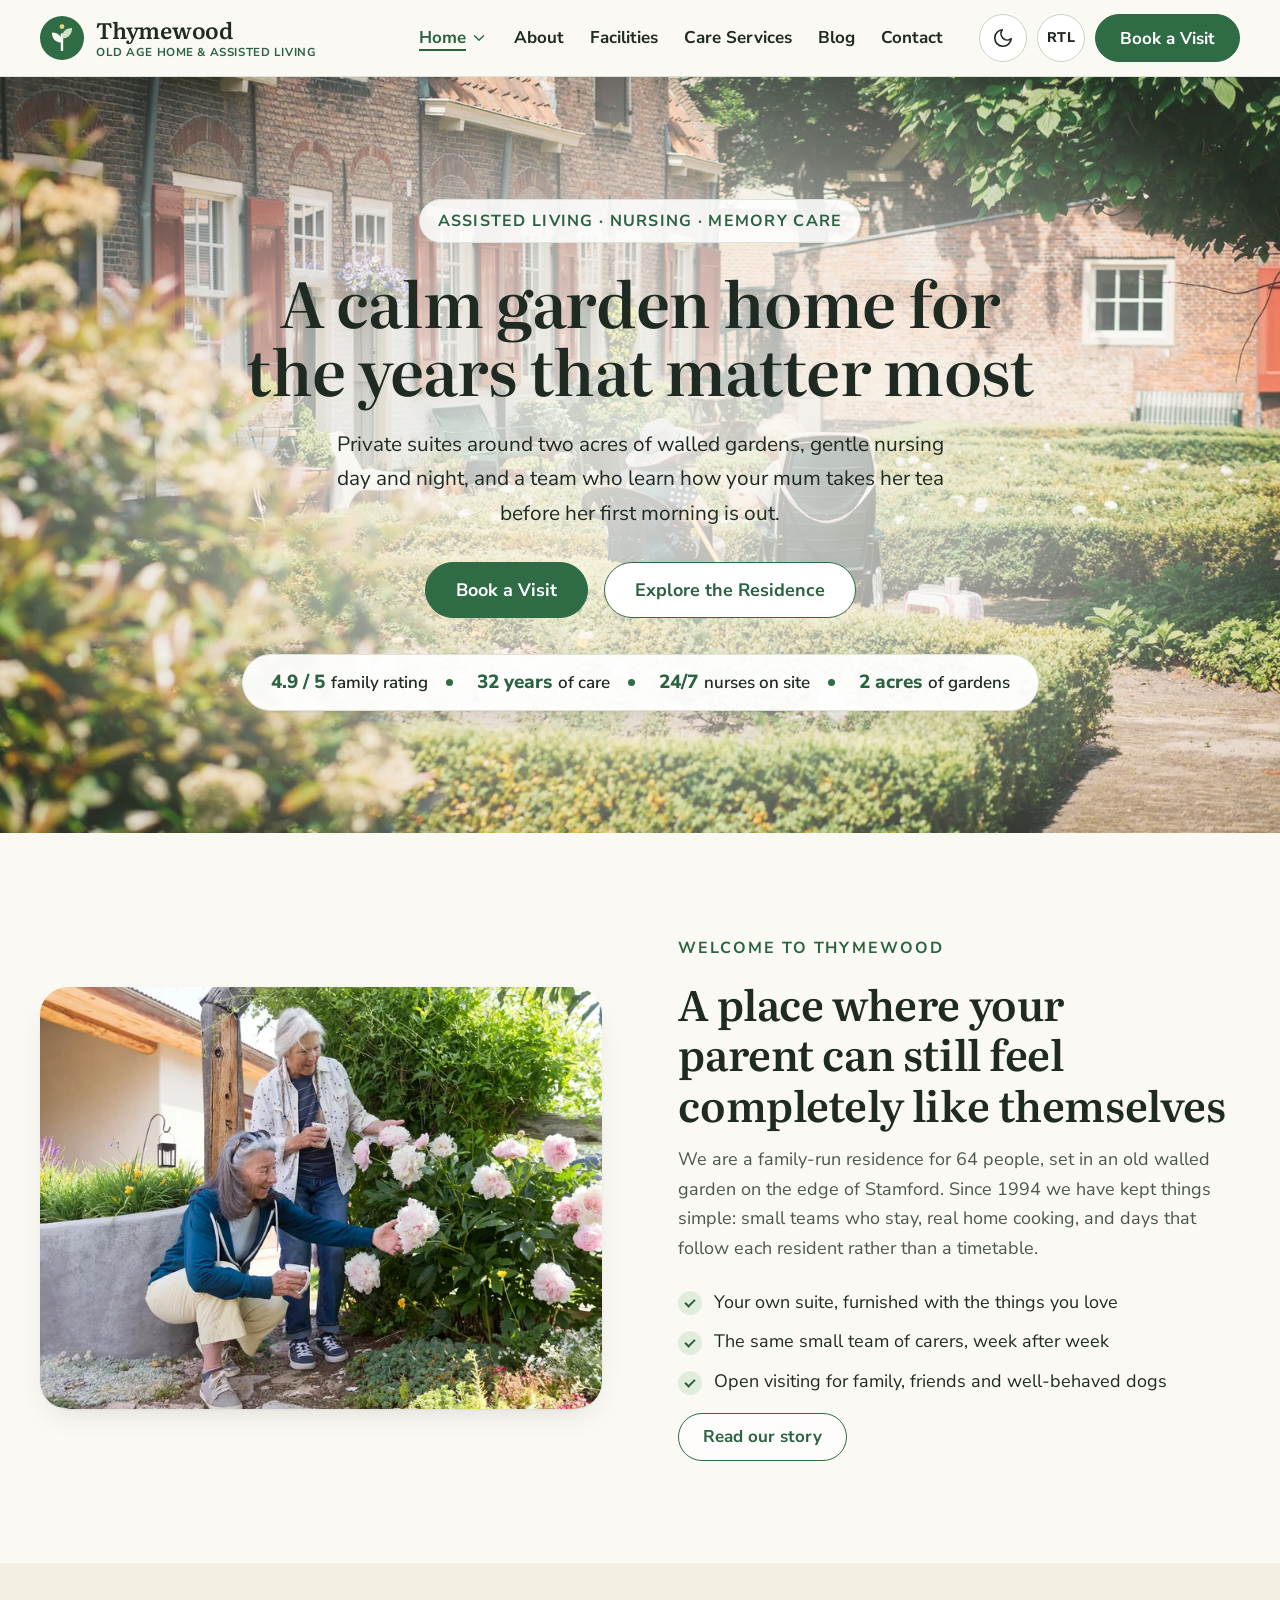
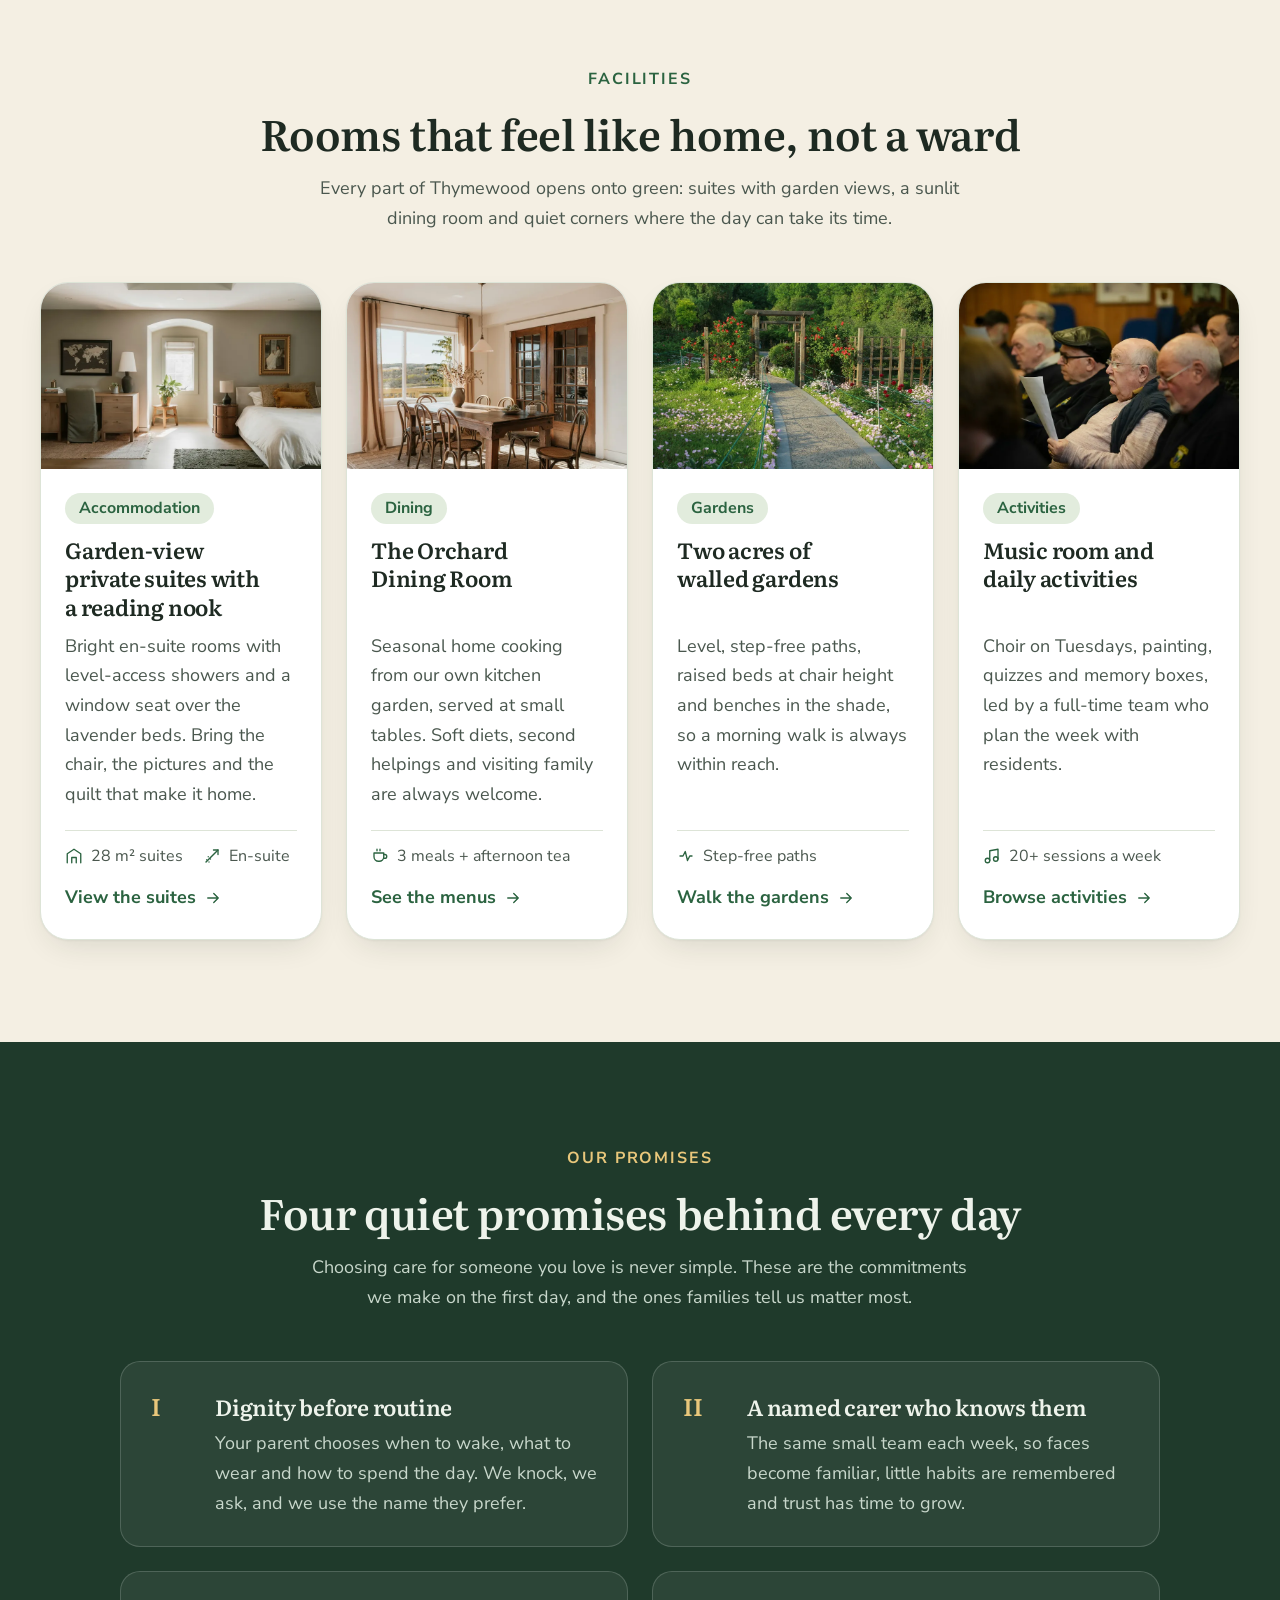
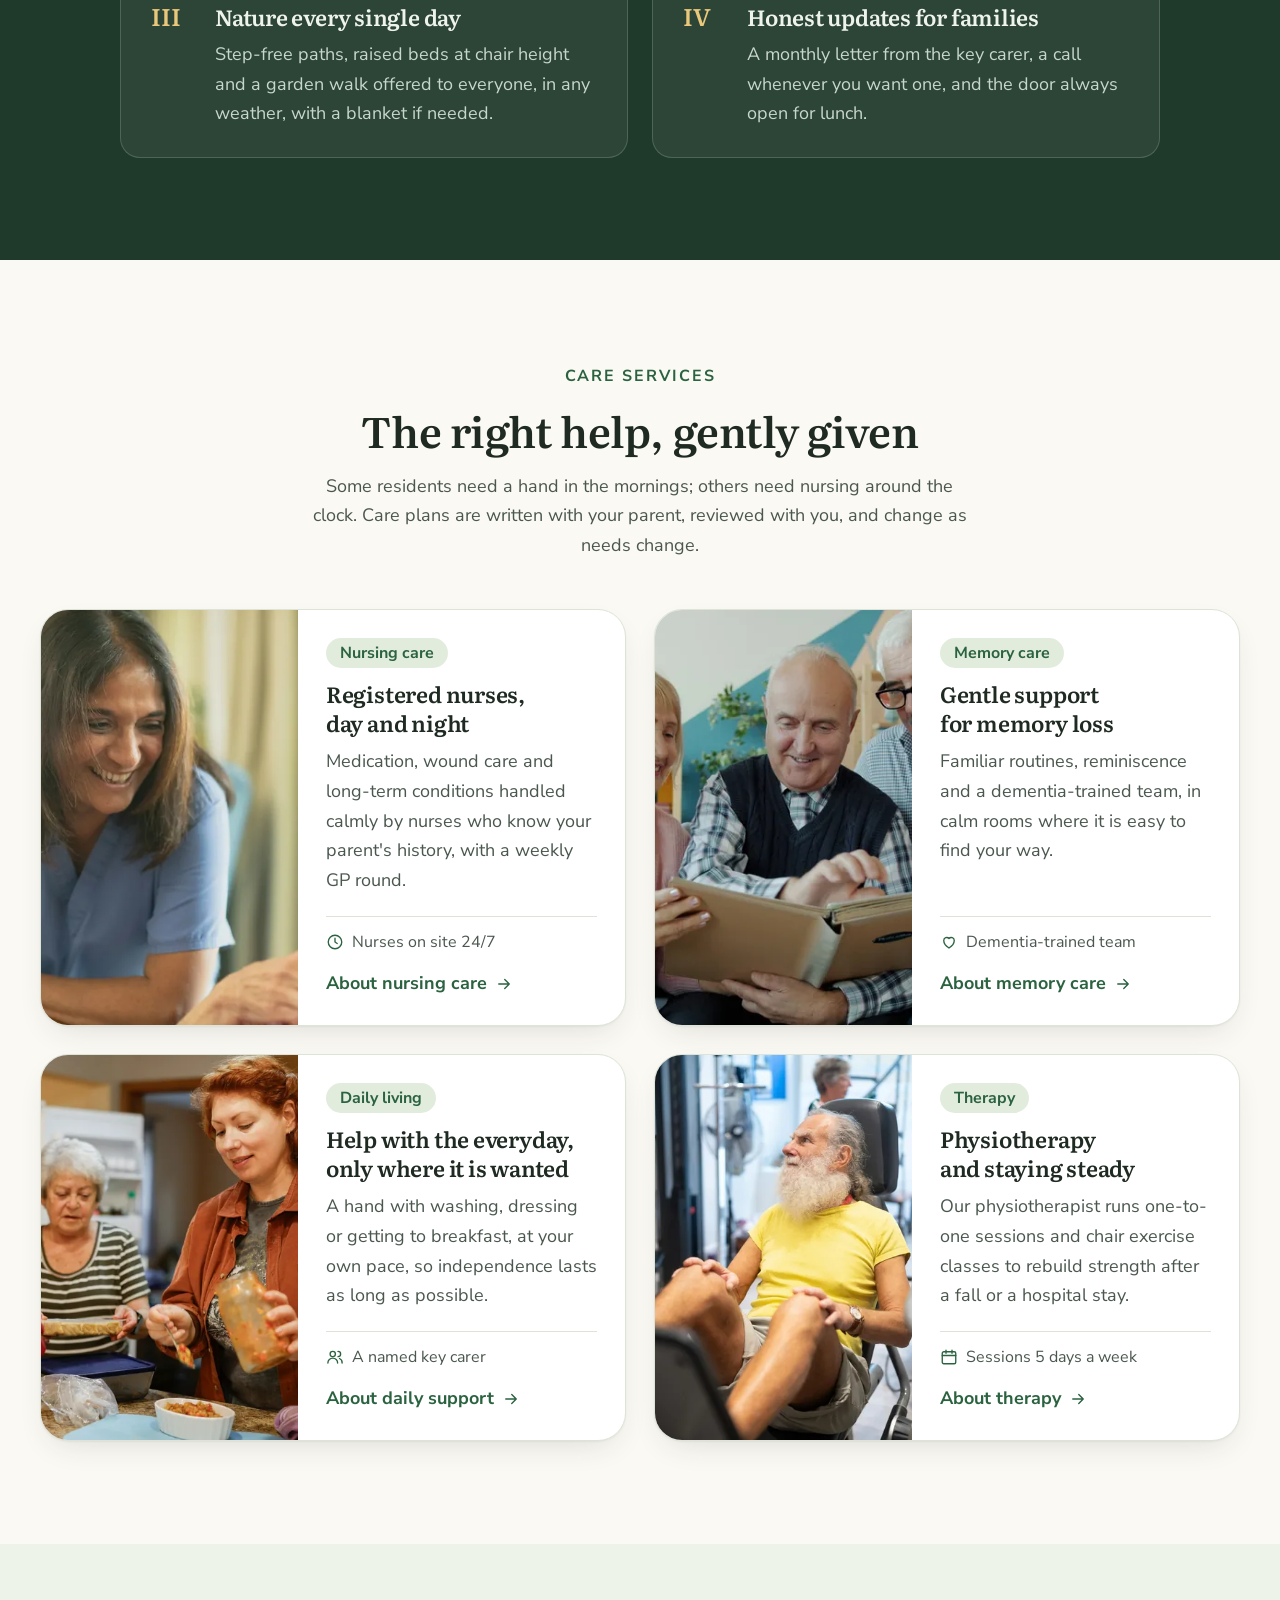
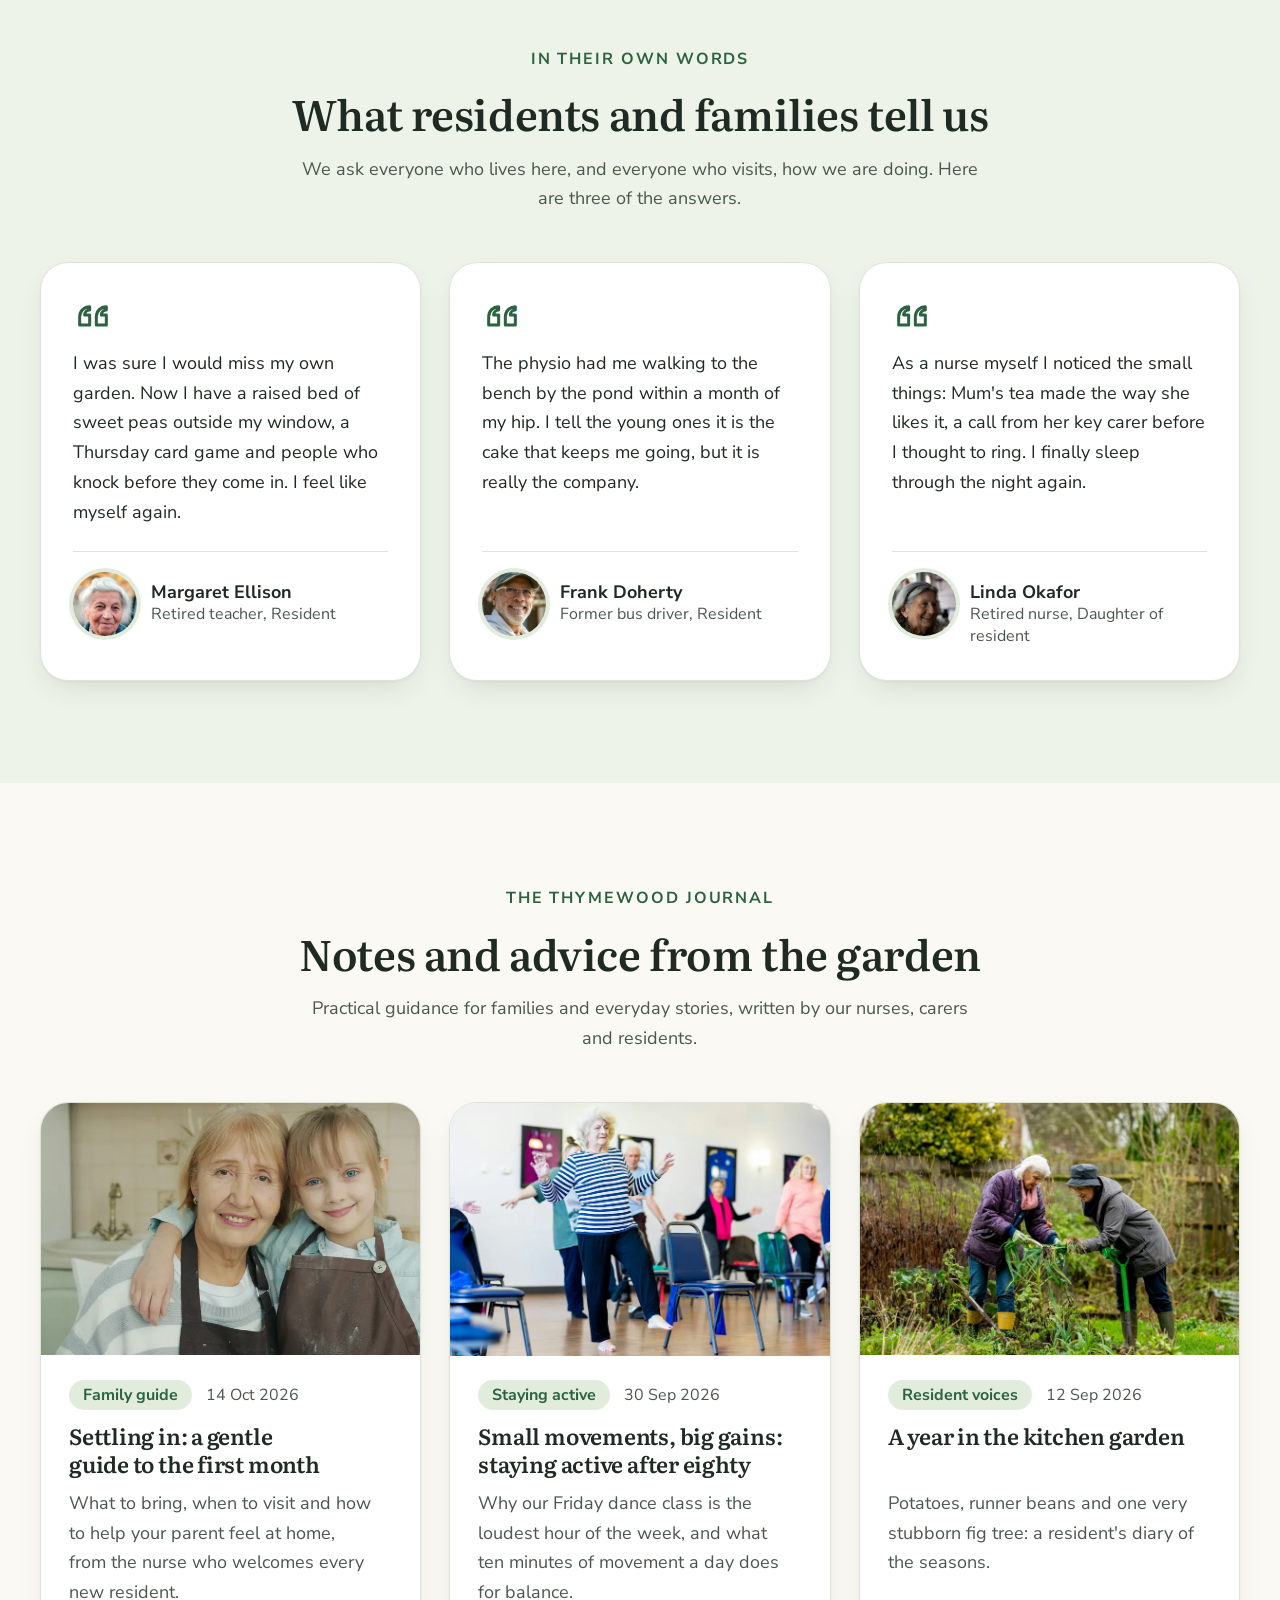
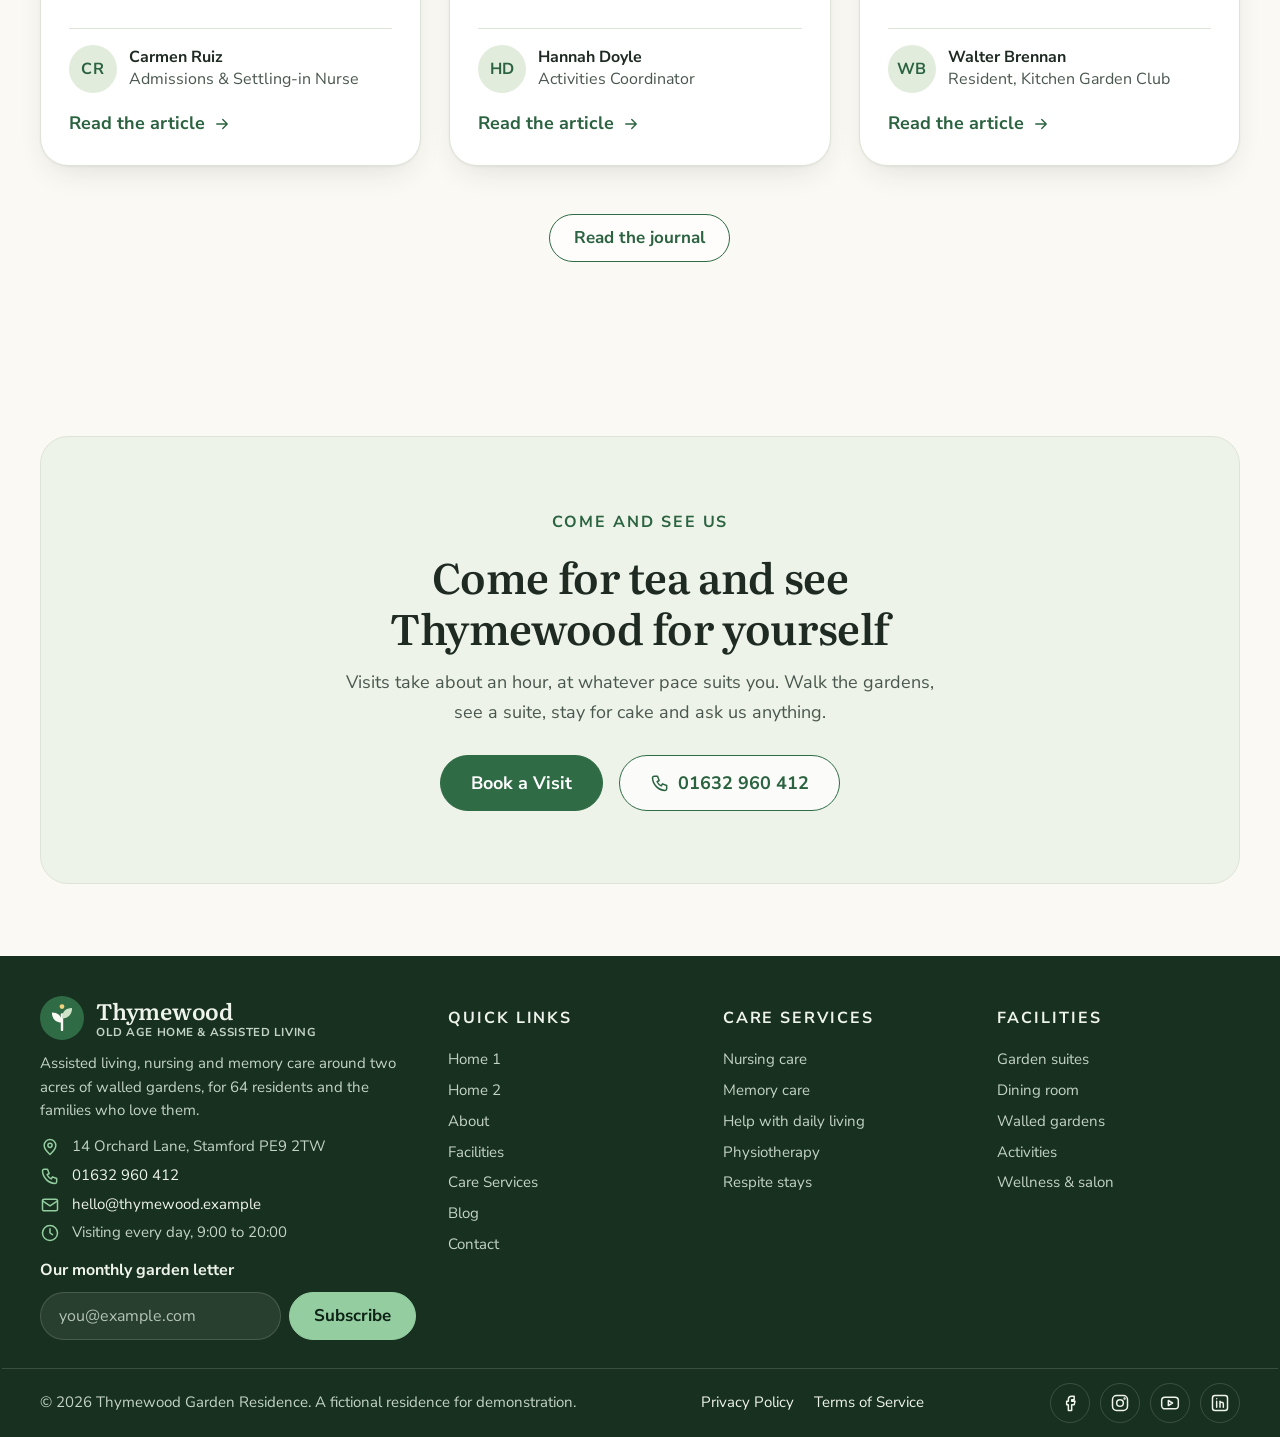
==== commit 371e9257: "Sync latest local updates Co-Authored-By: Claude Opus 5.5 <noreply@anthropic.com>" ====
--- a/index.html
+++ b/index.html
@@ -41,7 +41,7 @@
             <path d="M24 24.5c0-7.4 3.8-11.5 11-11.5 0 6.6-4 11.5-11 11.5z" class="mark-leaf2"/>
             <circle cx="24" cy="11.5" r="2.6" class="mark-sun"/>
           </svg>
-          <span class="brand-text"><span class="brand-name">Thymewood</span><span class="brand-tag">Garden Residence</span></span>
+          <span class="brand-text"><span class="brand-name">Thymewood</span><span class="brand-line">Old Age Home &amp; Assisted Living</span></span>
         </a>
 
       <nav class="nav" aria-label="Primary">
@@ -342,7 +342,7 @@
             <path d="M24 24.5c0-7.4 3.8-11.5 11-11.5 0 6.6-4 11.5-11 11.5z" class="mark-leaf2"/>
             <circle cx="24" cy="11.5" r="2.6" class="mark-sun"/>
           </svg>
-          <span class="brand-text"><span class="brand-name">Thymewood</span><span class="brand-tag">Garden Residence</span></span>
+          <span class="brand-text"><span class="brand-name">Thymewood</span><span class="brand-line">Old Age Home &amp; Assisted Living</span></span>
         </a>
         <p class="f-desc">Assisted living, nursing and memory care around two acres of walled gardens, for 64 residents and the families who love them.</p>
         <ul class="f-contact">
--- a/css/site.css
+++ b/css/site.css
@@ -212,6 +212,13 @@
 .brand-text { display: flex; flex-direction: column; line-height: 1.05; }
 .brand-name { font-family: var(--f-head); font-weight: 600; font-size: 1.4rem; letter-spacing: -0.01em; }
 .brand-tag { font-size: 1rem; color: var(--muted); margin-top: 2px; }
+/* tagline under the brand name: says what Thymewood is */
+.brand-line { font-size: .72rem; font-weight: 700; letter-spacing: .05em; text-transform: uppercase; color: var(--leaf-ink); margin-top: 4px; white-space: nowrap; }
+.site-footer .brand-line { color: var(--footer-muted); }
+/* very narrow phones (< 360px): slightly smaller tagline so the menu button stays on screen */
+@media (max-width: 359.98px) { .site-header .brand-line { font-size: .62rem; letter-spacing: .02em; } }
+/* small desktops: a slightly smaller tagline keeps the full navbar on one line */
+@media (min-width: 1024px) and (max-width: 1179.98px) { .site-header .brand-line { font-size: .64rem; letter-spacing: .03em; } }
 
 .nav { margin-inline-start: auto; }
 .nav-list { display: flex; align-items: center; gap: 2px; }
@@ -245,7 +252,7 @@
 .menu-toggle .i-close, .menu-toggle[aria-expanded="true"] .i-menu { display: none; }
 .menu-toggle[aria-expanded="true"] .i-close { display: block; }
 
-/* mobile menu: navigation links only (the controls stay in the header bar at every width) */
+/* mobile menu: navigation links (on phones the theme / RTL / CTA controls are moved in here) */
 .mobile-menu {
   position: absolute; inset-inline: 0; top: 100%;
   background: var(--bg); border-bottom: 1px solid var(--line); box-shadow: var(--shadow-lg);
@@ -274,14 +281,12 @@
   .header-actions .btn { padding-inline: 18px; }
   .brand-name { font-size: 1.3rem; }
 }
-/* phones: brand + menu on row 1, theme / RTL / CTA on row 2 (still only one place) */
+/* phones: brand + menu in the bar; theme / RTL / CTA are moved into the hamburger menu by js/site.js */
 @media (max-width: 639.98px) {
-  .header-inner { flex-wrap: wrap; row-gap: 0; column-gap: 12px; min-height: 0; padding-block: 10px; }
-  .menu-toggle { order: 2; margin-inline-start: auto; }
-  .header-actions {
-    order: 3; flex-basis: 100%; margin: 10px 0 0; padding-top: 10px; border-top: 1px solid var(--line);
-  }
-  .header-actions .btn { margin-inline-start: auto; }
+  .header-inner { column-gap: 12px; min-height: 0; padding-block: 10px; }
+  .menu-toggle { margin-inline-start: auto; }
+  .mm-actions .header-actions { display: flex; flex-wrap: wrap; align-items: center; gap: 10px; margin: 16px 0 0; padding-top: 16px; border-top: 1px solid var(--line); }
+  .mm-actions .header-actions .btn { flex: 1 1 100%; justify-content: center; }
   .brand-mark { width: 40px; height: 40px; }
   .brand-name { font-size: 1.25rem; }
 }
@@ -657,7 +662,8 @@
 .site-footer a:hover { text-decoration: underline; }
 .site-footer .brand { color: var(--footer-ink); }
 .site-footer .brand-tag { color: var(--footer-muted); }
-.site-footer .brand-mark .mark-bg { fill: #3E7C53; }
+/* footer logo mark uses the same colours as the header mark (rules above), so the logo is identical on every page */
+.brand-mark .mark-bg { stroke: none; } /* no outline ring around the logo mark (header and footer) */
 .footer-grid { display: grid; grid-template-columns: minmax(0, 1.55fr) repeat(3, minmax(0, 1fr)); gap: 40px; align-items: start; }
 .f-brand { display: flex; flex-direction: column; gap: 16px; max-width: 440px; }
 .f-desc { color: var(--footer-muted); }
